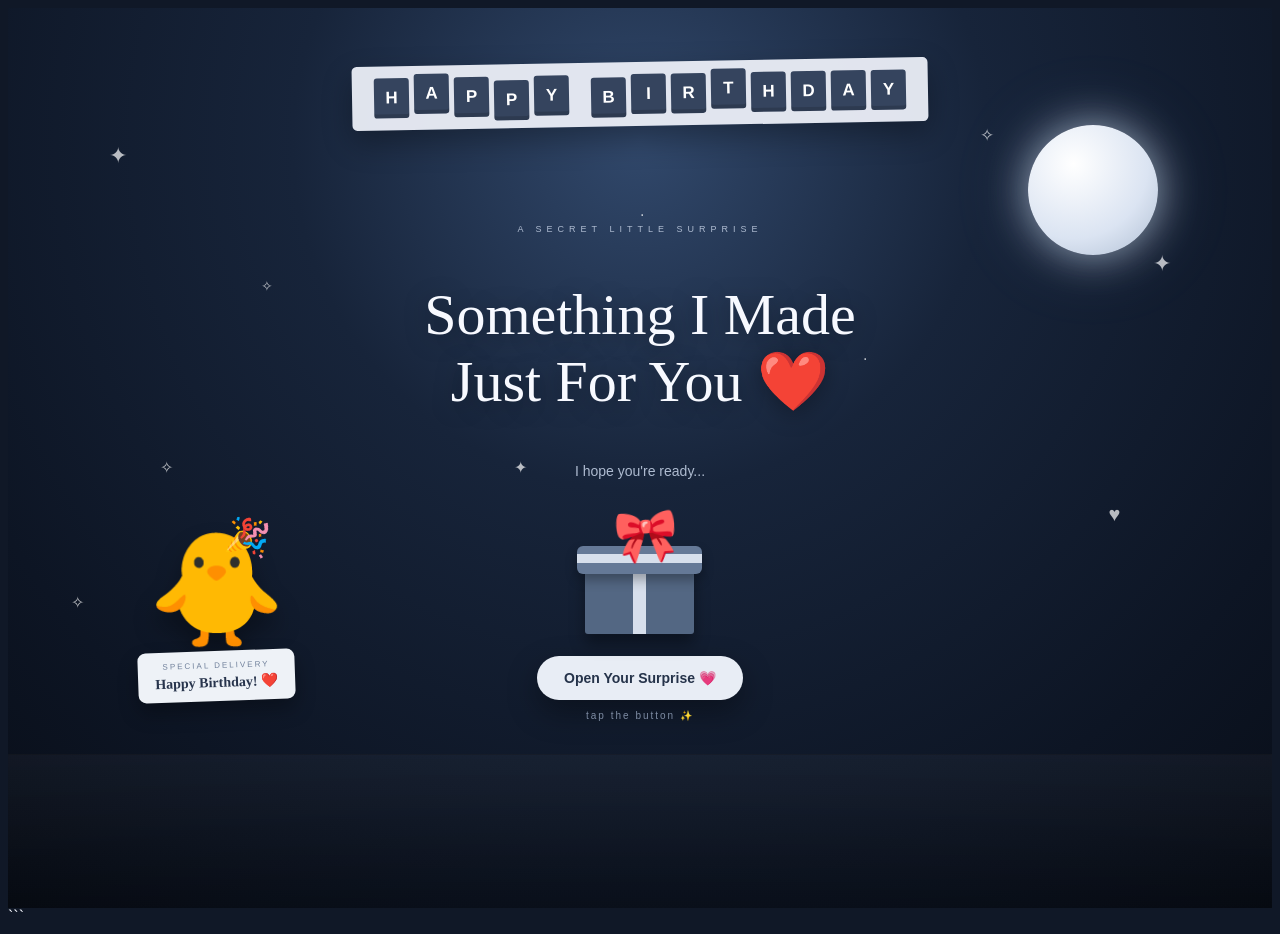
==== src/main/resources/static/index.html @ 9dd5c269 "Add birthday surprise website" ====
<!DOCTYPE html>
<html lang="en">

<head>
    <meta charset="UTF-8">
    <meta name="viewport" content="width=device-width, initial-scale=1.0">

    <title>For My Love ❤️</title>

    <!-- IMPORTANT: Relative path for GitHub Pages -->
    <link rel="stylesheet" href="css/style.css">
</head>

<body>

<!-- =====================================================
     MUSIC
===================================================== -->

<audio id="birthdayMusic" loop>
    <source src="music/love-song.mp3" type="audio/mpeg">
</audio>


<!-- =====================================================
     PAGE 1
===================================================== -->

<section id="welcomeScreen" class="screen welcome-screen">

    <!-- Background stars -->

    <div class="stars">
        <span>✦</span>
        <span>✧</span>
        <span>✦</span>
        <span>·</span>
        <span>✧</span>
        <span>✦</span>
        <span>·</span>
        <span>✧</span>
        <span>♥</span>
        <span>✦</span>
        <span>♡</span>
        <span>✧</span>
    </div>


    <!-- Birthday banner -->

    <div class="birthday-banner">

        <span>H</span>
        <span>A</span>
        <span>P</span>
        <span>P</span>
        <span>Y</span>

        <span class="banner-space"></span>

        <span>B</span>
        <span>I</span>
        <span>R</span>
        <span>T</span>
        <span>H</span>
        <span>D</span>
        <span>A</span>
        <span>Y</span>

    </div>


    <!-- Moon -->

    <div class="moon-window">
        <div class="moon"></div>
    </div>


    <!-- =================================================
         CUTE DUCK
    ================================================== -->

    <div class="duck-area">

        <div class="duck-body">
            🐥
        </div>

        <div class="duck-party-hat">
            🎉
        </div>

        <div class="duck-sign">

            <span>SPECIAL DELIVERY</span>

            <strong>
                Happy Birthday! ❤️
            </strong>

        </div>

    </div>


    <!-- =================================================
         MAIN MESSAGE
    ================================================== -->

    <div class="opening-note">

        <p class="tiny-label">
            A SECRET LITTLE SURPRISE
        </p>

        <h1>
            Something I Made<br>
            Just For You ❤️
        </h1>

        <p>
            I hope you're ready...
        </p>

    </div>


    <!-- =================================================
         GIFT
    ================================================== -->

    <div class="gift-scene">

        <div class="gift-box">

            <div class="gift-bow">
                🎀
            </div>

            <div class="gift-lid">
                <div class="gift-ribbon-horizontal"></div>
            </div>

            <div class="gift-body">
                <div class="gift-ribbon-vertical"></div>
            </div>

        </div>


        <!-- PAGE 1 BUTTON -->

        <button
                id="openSurprise"
                class="gift-button"
                type="button"
                onclick="openSurprisePage()"
        >
            Open Your Surprise 💗
        </button>


        <p class="click-hint">
            tap the button ✨
        </p>

    </div>


    <div class="room-floor"></div>


    <!-- Floating hearts -->

    <div class="page1-hearts">

        <span>❤️</span>
        <span>♡</span>
        <span>💗</span>
        <span>♥</span>
        <span>💕</span>
        <span>♡</span>
        <span>💖</span>
        <span>♥</span>
        <span>💓</span>
        <span>♡</span>

    </div>

</section>



<!-- =====================================================
     PAGE 2
===================================================== -->

<section
        id="birthdayScreen"
        class="screen birthday-screen hidden"
>

    <!-- Floating decorations -->

    <div class="memory-decorations">

        <span>♡</span>
        <span>✦</span>
        <span>♡</span>
        <span>✧</span>
        <span>♥</span>
        <span>✦</span>
        <span>♡</span>
        <span>✧</span>
        <span>💕</span>
        <span>❤️</span>
        <span>💗</span>
        <span>💖</span>

    </div>


    <div class="memory-page">


        <!-- =================================================
             HEADING
        ================================================== -->

        <div class="memory-heading">

            <p class="memory-eyebrow">
                A LITTLE PIECE OF US
            </p>

            <h1>
                My Favourite Memories ❤️
            </h1>

            <p class="memory-subtitle">
                Three pictures. A million feelings.
            </p>

        </div>



        <!-- =================================================
             PHOTO COLLAGE
        ================================================== -->

        <div class="memory-collage">


            <!-- PHOTO 1 -->

            <div class="memory-photo photo-one">

                <div class="photo-inner">

                    <img
                            src="images/us1.jpeg"
                            alt="Our first memory"
                    >

                </div>

                <div class="photo-caption">
                    the beginning ♡
                </div>

            </div>



            <!-- PHOTO 2 -->

            <div class="memory-photo photo-two">

                <div class="photo-inner">

                    <img
                            src="images/us2.jpeg"
                            alt="Our beautiful memory"
                    >

                </div>

                <div class="photo-caption">
                    my favourite person
                </div>

            </div>



            <!-- PHOTO 3 -->

            <div class="memory-photo photo-three">

                <div class="photo-inner">

                    <img
                            src="images/us3.jpeg"
                            alt="Our precious memory"
                    >

                </div>

                <div class="photo-caption">
                    still my favourite ♡
                </div>

            </div>


            <!-- Little note -->

            <div class="memory-note note-one">

                <span>
                    you + me
                </span>

                <small>
                    always
                </small>

            </div>


            <div class="memory-note note-two">

                <span>
                    ♡
                </span>

                <small>
                    keep this moment
                </small>

            </div>


            <!-- Mini polaroid -->

            <div class="mini-polaroid">

                <div class="mini-photo">
                    📸
                </div>

                <p>
                    us
                </p>

            </div>

        </div>



        <!-- =================================================
             LOVE LETTER
        ================================================== -->

        <div class="love-letter-section">

            <div class="letter-decoration">
                ✦
            </div>


            <div class="love-letter">

                <div class="letter-top">

                    <span>
                        FOR YOU
                    </span>

                    <span>
                        ♡
                    </span>

                </div>


                <h2>
                    A Letter For My Love
                </h2>


                <div class="letter-divider">
                    ─── ♡ ───
                </div>


                <div class="letter-content">


                    <p>
                        I don't know if I say it enough, but I want you to know how much I truly appreciate everything you do for me.
                    </p>


                    <p>
                        You have made so many sacrifices for me, you put in so much effort just to make things work, and you always try your very best to make sure that I am okay.
                    </p>


                    <p>
                        Even when you have your own problems, your own stress, and your own difficult days, you still somehow find a way to make me smile and make sure I don't stay sad for too long.
                    </p>


                    <p>
                        I see all of it, even the little things you think I don't notice. I see how much you try, how much you care, how you always put in the effort to make things better for us, and honestly, I don't know what I would do without you.
                    </p>


                    <p>
                        You have been there for me in so many ways, and I will always be grateful for having someone who loves me enough to make so many sacrifices just to see me happy. ❤️
                    </p>


                    <div class="letter-heart">
                        ♥
                    </div>


                    <p>
                        I know this birthday might not feel the same as your last one, especially after the beautiful birthday we celebrated together at Radhe.
                    </p>


                    <p>
                        Maybe this year feels a little different, and maybe things aren't exactly the way we imagined they would be.
                    </p>


                    <p>
                        But even if we can't celebrate it the same way this time, please remember that none of that changes how much I love you.
                    </p>


                    <p>
                        If anything, it makes me realize even more how much I miss being there with you and how much I wish I could make this day as special for you as you deserve.
                    </p>


                    <p>
                        I hope you know that no matter where we are or how things change, you will always have a very special place in my heart.
                    </p>


                    <div class="letter-heart">
                        ♡
                    </div>


                    <p>
                        You do so much for me, and today I just want you to know that I see you, I appreciate you, I value you, and I love you more than I can put into words.
                    </p>


                    <p>
                        Thank you for choosing me, for understanding me, for being patient with me, for making me laugh, for holding me together when I am not okay, and for always trying to bring happiness into my life.
                    </p>


                    <p>
                        I promise I will always cherish you and everything you do for me.
                    </p>


                    <p>
                        Happy Birthday once again, my love. ❤️
                    </p>


                    <p>
                        I hope this year brings you all the happiness, success, peace, and love that you deserve.
                    </p>


                    <p>
                        And even if I can't make this birthday exactly like the last one at Radhe, I hope this little surprise reminds you of one thing:
                    </p>


                    <div class="big-love">
                        I love you so, so much. ❤️🥺
                    </div>


                    <div class="letter-signature">
                        Forever yours. ❤️
                    </div>

                </div>

            </div>

        </div>



        <!-- =================================================
             CONTINUE TO PAGE 3
        ================================================== -->

        <div class="look-up-section">

            <div class="look-up-stars">
                ✦ &nbsp; ✧ &nbsp; ✦
            </div>

            <p>
                I saved one more thing for you...
            </p>

            <h2>
                Look up. 🌙
            </h2>


            <button
                    type="button"
                    class="look-up-button"
                    onclick="openNightSky()"
            >
                Continue ✨
            </button>


            <p class="look-up-hint">
                there's something waiting in the sky
            </p>

        </div>


    </div>

</section>



<!-- =====================================================
     PAGE 3
===================================================== -->

<section
        id="nightSkyScreen"
        class="screen night-sky-screen hidden"
>


    <div class="space-background"></div>


    <!-- Stars -->

    <div class="night-stars">

        <span class="ns ns1">✦</span>
        <span class="ns ns2">·</span>
        <span class="ns ns3">✧</span>
        <span class="ns ns4">·</span>
        <span class="ns ns5">✦</span>
        <span class="ns ns6">·</span>
        <span class="ns ns7">✧</span>
        <span class="ns ns8">✦</span>
        <span class="ns ns9">·</span>
        <span class="ns ns10">✧</span>
        <span class="ns ns11">·</span>
        <span class="ns ns12">✦</span>

    </div>



    <!-- Moon -->

    <div class="giant-moon">

        <div class="moon-crater crater-one"></div>
        <div class="moon-crater crater-two"></div>
        <div class="moon-crater crater-three"></div>
        <div class="moon-crater crater-four"></div>

    </div>



    <!-- Floating photos -->

    <div class="memory-orbs">


        <div class="memory-orb orb-one">

            <img
                    src="images/us1.jpeg"
                    alt="Memory"
            >

        </div>


        <div class="memory-orb orb-two">

            <img
                    src="images/us2.jpeg"
                    alt="Memory"
            >

        </div>


        <div class="memory-orb orb-three">

            <img
                    src="images/us3.jpeg"
                    alt="Memory"
            >

        </div>


    </div>



    <!-- Duck -->

    <div class="moon-duck">

        <div class="tiny-duck">
            🐥
        </div>

    </div>



    <!-- Message -->

    <div class="sky-message">

        <p class="sky-small-text">
            LOOK AT THE SKY
        </p>


        <h1>
            Somewhere between<br>
            the stars...
        </h1>


        <div class="heart-line">
            ♡
        </div>


        <p class="sky-final-line">
            there is a little reminder<br>
            of how much you mean to me.
        </p>


        <p class="sky-final-line">

            <strong>
                Happy Birthday, My Love. ❤️
            </strong>

        </p>

    </div>



    <!-- Wish -->

    <div class="wish-area">

        <button
                type="button"
                class="wish-button"
                onclick="makeWish()"
        >
            ⭐ Make a Wish
        </button>


        <p>
            close your eyes first...
        </p>

    </div>



    <!-- Wish result -->

    <div
            id="wishResult"
            class="wish-result hidden"
    >

        <div class="wish-stars">
            ✦ ✧ ✦
        </div>


        <h2>
            My wish for you...
        </h2>


        <p>
            is that you always have a reason to smile.
        </p>


        <div class="wish-hearts">
            ♡ ❤️ ♡
        </div>


        <div class="birthday-final-text">

            Happy Birthday ❤️

            <br>

            I love you.

            <br>

            More than words can say.

        </div>

    </div>



    <div
            id="heartExplosion"
            class="heart-explosion"
    ></div>


</section>



<!-- =====================================================
     PAGE CONTROL
===================================================== -->

<script>

    function openSurprisePage() {

        const welcomeScreen =
            document.getElementById("welcomeScreen");

        const birthdayScreen =
            document.getElementById("birthdayScreen");

        const music =
            document.getElementById("birthdayMusic");


        welcomeScreen.classList.add("hidden");

        birthdayScreen.classList.remove("hidden");


        if (music) {

            music.play().catch(function () {

                console.log("Music playback blocked.");

            });

        }


        window.scrollTo(0, 0);

    }



    function openNightSky() {

        const birthdayScreen =
            document.getElementById("birthdayScreen");

        const nightSkyScreen =
            document.getElementById("nightSkyScreen");


        birthdayScreen.classList.add("hidden");

        nightSkyScreen.classList.remove("hidden");


        window.scrollTo(0, 0);

    }



    function makeWish() {

        const wishButton =
            document.querySelector(".wish-button");

        const wishResult =
            document.getElementById("wishResult");

        const heartExplosion =
            document.getElementById("heartExplosion");


        if (wishButton) {
            wishButton.style.display = "none";
        }


        if (wishResult) {
            wishResult.classList.remove("hidden");
        }


        const hearts = [
            "❤️",
            "💕",
            "💗",
            "💖",
            "💓",
            "💞",
            "♡",
            "♥"
        ];


        for (let i = 0; i < 40; i++) {

            const heart =
                document.createElement("span");


            heart.className =
                "explosion-heart";


            heart.innerHTML =
                hearts[
                    Math.floor(
                        Math.random() * hearts.length
                    )
                ];


            heart.style.left = "50%";

            heart.style.top = "50%";


            heart.style.setProperty(
                "--x",
                ((Math.random() - 0.5) * 900) + "px"
            );


            heart.style.setProperty(
                "--y",
                ((Math.random() - 0.5) * 700) + "px"
            );


            heartExplosion.appendChild(heart);


            setTimeout(function () {
                heart.remove();
            }, 4500);

        }

    }

</script>


</body>
</html>
```
---- src/main/resources/static/css/style.css ----
```css
/* =====================================================
   RESET
===================================================== */

* {
    margin: 0;
    padding: 0;
    box-sizing: border-box;
}


html {
    scroll-behavior: smooth;
}


body {
    min-height: 100vh;

    font-family:
        "Segoe UI",
        Arial,
        sans-serif;

    overflow-x: hidden;

    color: #f5f7ff;

    background: #101827;
}


/* =====================================================
   COMMON
===================================================== */

.screen {
    min-height: 100vh;

    position: relative;

    overflow: hidden;
}


.hidden {
    display: none !important;
}


/* =====================================================
   PAGE 1
===================================================== */

.welcome-screen {

    display: flex;

    flex-direction: column;

    align-items: center;

    justify-content: center;

    min-height: 100vh;

    background:
        radial-gradient(
            circle at 50% 15%,
            #31486b 0%,
            #17243a 35%,
            #0d1524 75%,
            #080d17 100%
        );

    overflow: hidden;
}


/* =====================================================
   STARS
===================================================== */

.stars span {

    position: absolute;

    color: #ffffff;

    opacity: .7;

    animation:
        twinkle 3s ease-in-out infinite;
}


.stars span:nth-child(1) {
    left: 8%;
    top: 15%;
    font-size: 22px;
}


.stars span:nth-child(2) {
    left: 20%;
    top: 30%;
    font-size: 14px;
}


.stars span:nth-child(3) {
    left: 32%;
    top: 10%;
    font-size: 18px;
}


.stars span:nth-child(4) {
    left: 50%;
    top: 22%;
}


.stars span:nth-child(5) {
    right: 22%;
    top: 13%;
    font-size: 17px;
}


.stars span:nth-child(6) {
    right: 8%;
    top: 27%;
    font-size: 22px;
}


.stars span:nth-child(7) {
    right: 32%;
    top: 38%;
}


.stars span:nth-child(8) {
    left: 12%;
    top: 50%;
}


.stars span:nth-child(9) {
    right: 12%;
    top: 55%;
    font-size: 20px;
}


.stars span:nth-child(10) {
    left: 40%;
    top: 50%;
}


.stars span:nth-child(11) {
    right: 42%;
    top: 8%;
    font-size: 18px;
}


.stars span:nth-child(12) {
    left: 5%;
    top: 65%;
}


@keyframes twinkle {

    0%,
    100% {
        opacity: .25;
        transform: scale(.8);
    }

    50% {
        opacity: 1;
        transform: scale(1.25);
    }

}


/* =====================================================
   BIRTHDAY BANNER
===================================================== */

.birthday-banner {

    position: absolute;

    top: 6%;

    left: 50%;

    transform:
        translateX(-50%)
        rotate(-1deg);

    display: flex;

    gap: 5px;

    padding: 12px 22px;

    background:
        rgba(235, 239, 247, .95);

    border-radius: 5px;

    box-shadow:
        0 12px 30px rgba(0,0,0,.3);

    z-index: 10;
}


.birthday-banner span {

    display: flex;

    align-items: center;

    justify-content: center;

    width: 35px;

    height: 40px;

    background: #35445e;

    color: #ffffff;

    font-weight: 800;

    font-size: 17px;

    border-radius: 3px;

    box-shadow:
        inset 0 -4px 0 rgba(0,0,0,.15);
}


.birthday-banner span:nth-child(2) {
    transform: translateY(-4px);
}


.birthday-banner span:nth-child(4) {
    transform: translateY(4px);
}


.birthday-banner span:nth-child(7) {
    transform: translateY(3px);
}


.birthday-banner span:nth-child(10) {
    transform: translateY(-4px);
}


.banner-space {
    width: 12px !important;

    background: transparent !important;

    box-shadow: none !important;
}


/* =====================================================
   MOON
===================================================== */

.moon-window {

    position: absolute;

    right: 9%;

    top: 13%;

    width: 130px;

    height: 130px;

    border-radius: 50%;

    background:
        rgba(255,255,255,.04);

    box-shadow:
        0 0 80px rgba(188,211,255,.18);
}


.moon {

    width: 100%;

    height: 100%;

    border-radius: 50%;

    background:
        radial-gradient(
            circle at 35% 30%,
            #ffffff,
            #dbe4f2 60%,
            #aebdd2
        );

    box-shadow:
        0 0 40px rgba(224,236,255,.6);
}


/* =====================================================
   DUCK
===================================================== */

.duck-area {

    position: absolute;

    left: 7%;

    bottom: 23%;

    width: 240px;

    text-align: center;

    animation:
        duckFloat 3s ease-in-out infinite;

    z-index: 8;
}


.duck-body {

    font-size: 110px;

    filter:
        drop-shadow(
            0 15px 12px rgba(0,0,0,.35)
        );
}


.duck-party-hat {

    position: absolute;

    top: -8px;

    left: 54%;

    font-size: 35px;

    transform:
        rotate(12deg);
}


.duck-sign {

    display: inline-flex;

    flex-direction: column;

    align-items: center;

    margin-top: -15px;

    padding: 10px 17px;

    background: #eef2f7;

    color: #27344c;

    border-radius: 8px;

    box-shadow:
        0 10px 20px rgba(0,0,0,.3);

    transform: rotate(-2deg);
}


.duck-sign span {

    font-size: 8px;

    letter-spacing: 2px;

    color: #70809b;
}


.duck-sign strong {

    font-family:
        "Segoe Print",
        "Comic Sans MS",
        cursive;

    font-size: 14px;

    margin-top: 4px;
}


@keyframes duckFloat {

    0%,
    100% {
        transform: translateY(0);
    }

    50% {
        transform: translateY(-12px);
    }

}


/* =====================================================
   OPENING NOTE
===================================================== */

.opening-note {

    position: relative;

    z-index: 5;

    text-align: center;

    margin-top: 30px;

    max-width: 620px;
}


.tiny-label {

    font-size: 9px;

    letter-spacing: 5px;

    color: #aebbd0;

    margin-bottom: 15px;
}


.opening-note h1 {

    font-family:
        "Segoe Print",
        "Comic Sans MS",
        cursive;

    font-size:
        clamp(32px, 5vw, 58px);

    line-height: 1.15;

    font-weight: 500;

    color: #f7f9ff;

    text-shadow:
        0 4px 25px rgba(0,0,0,.35);
}


.opening-note > p:last-child {

    margin-top: 16px;

    color: #aebbd0;

    font-size: 14px;
}


/* =====================================================
   GIFT
===================================================== */

.gift-scene {

    position: relative;

    z-index: 10;

    display: flex;

    flex-direction: column;

    align-items: center;

    margin-top: 28px;
}


.gift-box {

    position: relative;

    width: 125px;

    height: 110px;

    margin-bottom: 25px;

    animation:
        giftFloat 2.8s ease-in-out infinite;
}


.gift-lid {

    position: absolute;

    top: 25px;

    left: 0;

    width: 125px;

    height: 28px;

    background: #657997;

    border-radius: 6px;

    z-index: 3;

    box-shadow:
        0 6px 12px rgba(0,0,0,.3);
}


.gift-body {

    position: absolute;

    left: 8px;

    top: 48px;

    width: 109px;

    height: 65px;

    background: #536783;

    border-radius: 3px;

    box-shadow:
        0 10px 15px rgba(0,0,0,.35);
}


.gift-ribbon-horizontal {

    position: absolute;

    left: 0;

    top: 8px;

    width: 100%;

    height: 9px;

    background: #d7dfec;
}


.gift-ribbon-vertical {

    position: absolute;

    left: 48px;

    top: 0;

    width: 13px;

    height: 100%;

    background: #d7dfec;
}


.gift-bow {

    position: absolute;

    top: -15px;

    left: 37px;

    z-index: 5;

    font-size: 52px;

    transform: rotate(-4deg);
}


@keyframes giftFloat {

    0%,
    100% {
        transform: translateY(0);
    }

    50% {
        transform: translateY(-7px);
    }

}


/* =====================================================
   BUTTON
===================================================== */

.gift-button,
.look-up-button,
.wish-button {

    border: none;

    cursor: pointer;

    font-family:
        "Segoe UI",
        Arial,
        sans-serif;

    transition:
        transform .25s ease,
        box-shadow .25s ease;
}


.gift-button {

    padding: 14px 27px;

    border-radius: 50px;

    background: #e8edf5;

    color: #25334a;

    font-size: 14px;

    font-weight: 700;

    box-shadow:
        0 12px 30px rgba(0,0,0,.35);
}


.gift-button:hover {

    transform: translateY(-4px) scale(1.03);

    box-shadow:
        0 18px 35px rgba(0,0,0,.45);
}


.gift-button:active {

    transform: scale(.97);
}


.click-hint {

    margin-top: 10px;

    font-size: 10px;

    letter-spacing: 2px;

    color: #7f8da4;
}


/* =====================================================
   FLOOR
===================================================== */

.room-floor {

    position: absolute;

    bottom: 0;

    left: 0;

    width: 100%;

    height: 17%;

    background:
        linear-gradient(
            to bottom,
            rgba(255,255,255,.03),
            rgba(0,0,0,.25)
        );

    border-top:
        1px solid rgba(255,255,255,.04);
}


/* =====================================================
   PAGE 1 FLOATING HEARTS
===================================================== */

.page1-hearts span {

    position: absolute;

    bottom: -50px;

    color: #dce5f5;

    opacity: .6;

    animation:
        riseHeart 10s linear infinite;
}


.page1-hearts span:nth-child(1) {
    left: 10%;
    animation-delay: 1s;
}


.page1-hearts span:nth-child(2) {
    left: 25%;
    animation-delay: 4s;
}


.page1-hearts span:nth-child(3) {
    left: 40%;
    animation-delay: 2s;
}


.page1-hearts span:nth-child(4) {
    left: 55%;
    animation-delay: 6s;
}


.page1-hearts span:nth-child(5) {
    left: 68%;
    animation-delay: 3s;
}


.page1-hearts span:nth-child(6) {
    left: 78%;
    animation-delay: 7s;
}


.page1-hearts span:nth-child(7) {
    left: 88%;
    animation-delay: 5s;
}


.page1-hearts span:nth-child(8) {
    left: 92%;
    animation-delay: 1s;
}


.page1-hearts span:nth-child(9) {
    left: 33%;
    animation-delay: 8s;
}


.page1-hearts span:nth-child(10) {
    left: 5%;
    animation-delay: 5s;
}


@keyframes riseHeart {

    0% {
        transform:
            translateY(0)
            rotate(0deg);

        opacity: 0;
    }

    15% {
        opacity: .6;
    }

    100% {
        transform:
            translateY(-110vh)
            rotate(25deg);

        opacity: 0;
    }

}


/* =====================================================
   PAGE 2
===================================================== */

.birthday-screen {

    background:
        radial-gradient(
            circle at 50% 0%,
            #344764,
            #18253a 45%,
            #0c1422 100%
        );

    padding: 70px 20px;

    min-height: 100vh;
}


.memory-page {

    position: relative;

    z-index: 5;

    width: min(950px, 100%);

    margin: auto;
}


/* =====================================================
   PAGE 2 DECORATIONS
===================================================== */

.memory-decorations span {

    position: fixed;

    color: #dbe5f4;

    opacity: .45;

    animation:
        twinkle 4s ease-in-out infinite;

    z-index: 1;
}


.memory-decorations span:nth-child(1) {
    left: 4%;
    top: 20%;
}


.memory-decorations span:nth-child(2) {
    right: 7%;
    top: 17%;
}


.memory-decorations span:nth-child(3) {
    left: 9%;
    top: 70%;
}


.memory-decorations span:nth-child(4) {
    right: 12%;
    top: 50%;
}


.memory-decorations span:nth-child(5) {
    left: 17%;
    top: 40%;
}


.memory-decorations span:nth-child(6) {
    right: 20%;
    top: 75%;
}


.memory-decorations span:nth-child(7) {
    left: 45%;
    top: 8%;
}


.memory-decorations span:nth-child(8) {
    right: 45%;
    top: 90%;
}


.memory-decorations span:nth-child(9) {
    left: 3%;
    top: 88%;
}


.memory-decorations span:nth-child(10) {
    right: 4%;
    top: 88%;
}


.memory-decorations span:nth-child(11) {
    left: 50%;
    top: 30%;
}


.memory-decorations span:nth-child(12) {
    right: 30%;
    top: 30%;
}


/* =====================================================
   MEMORY HEADING
===================================================== */

.memory-heading {

    text-align: center;

    margin-bottom: 55px;
}


.memory-eyebrow {

    font-size: 9px;

    letter-spacing: 5px;

    color: #aebbd0;

    margin-bottom: 12px;
}


.memory-heading h1 {

    font-family:
        "Segoe Print",
        "Comic Sans MS",
        cursive;

    font-size:
        clamp(30px, 5vw, 52px);

    font-weight: 500;

    color: #f5f7fb;
}


.memory-subtitle {

    margin-top: 8px;

    color: #9aa9bf;

    font-size: 13px;
}


/* =====================================================
   COLLAGE
===================================================== */

.memory-collage {

    position: relative;

    min-height: 560px;

    margin: auto;

    max-width: 850px;
}


.memory-photo {

    position: absolute;

    background: #f4f2eb;

    padding: 12px 12px 40px;

    box-shadow:
        0 20px 45px rgba(0,0,0,.45);

    color: #26334a;

    transition:
        transform .35s ease,
        z-index .35s ease;
}


.memory-photo:hover {

    transform:
        rotate(0deg)
        scale(1.05);

    z-index: 20;
}


.photo-inner {

    width: 100%;

    height: 100%;

    overflow: hidden;

    background: #d9dee7;
}


.memory-photo img {

    width: 100%;

    height: 100%;

    display: block;

    object-fit: cover;
}


.photo-one {

    width: 280px;

    height: 350px;

    left: 8%;

    top: 30px;

    transform: rotate(-6deg);

    z-index: 2;
}


.photo-two {

    width: 300px;

    height: 380px;

    left: 50%;

    top: 0;

    transform:
        translateX(-50%)
        rotate(3deg);

    z-index: 4;
}


.photo-three {

    width: 270px;

    height: 340px;

    right: 7%;

    top: 55px;

    transform: rotate(7deg);

    z-index: 3;
}


.photo-caption {

    position: absolute;

    bottom: 10px;

    left: 0;

    width: 100%;

    text-align: center;

    font-family:
        "Segoe Print",
        "Comic Sans MS",
        cursive;

    font-size: 13px;

    color: #43526a;
}


/* =====================================================
   NOTES
===================================================== */

.memory-note {

    position: absolute;

    padding: 14px 18px;

    background: #e9edf3;

    color: #34435b;

    box-shadow:
        0 10px 25px rgba(0,0,0,.25);

    font-family:
        "Segoe Print",
        "Comic Sans MS",
        cursive;

    z-index: 10;
}


.memory-note span {

    display: block;

    font-size: 16px;
}


.memory-note small {

    font-size: 10px;

    color: #74839a;
}


.note-one {

    left: 2%;

    bottom: 30px;

    transform: rotate(-7deg);
}


.note-two {

    right: 3%;

    bottom: 10px;

    transform: rotate(6deg);
}


/* =====================================================
   MINI POLAROID
===================================================== */

.mini-polaroid {

    position: absolute;

    right: 18%;

    bottom: 10px;

    width: 100px;

    padding: 8px 8px 22px;

    background: #f3f1e9;

    color: #3d4b61;

    transform: rotate(-8deg);

    box-shadow:
        0 12px 25px rgba(0,0,0,.3);

    z-index: 8;
}


.mini-photo {

    height: 75px;

    display: flex;

    align-items: center;

    justify-content: center;

    background: #dbe1e9;

    font-size: 35px;
}


.mini-polaroid p {

    text-align: center;

    margin-top: 5px;

    font-family:
        "Segoe Print",
        "Comic Sans MS",
        cursive;

    font-size: 12px;
}


/* =====================================================
   LOVE LETTER
===================================================== */

.love-letter-section {

    width: min(760px, 96%);

    margin: 50px auto 20px;

    position: relative;
}


.letter-decoration {

    text-align: center;

    font-size: 24px;

    color: #b8c6db;

    margin-bottom: -12px;

    position: relative;

    z-index: 5;
}


.love-letter {

    position: relative;

    background:
        linear-gradient(
            135deg,
            #f8f6ef,
            #e9edf1
        );

    color: #29364b;

    padding: 45px 55px 55px;

    border-radius: 4px;

    box-shadow:
        0 30px 70px rgba(0,0,0,.45),
        0 5px 15px rgba(0,0,0,.15);

    transform: rotate(-.4deg);
}


.love-letter::before {

    content: "";

    position: absolute;

    inset: 12px;

    border:
        1px solid rgba(38,48,68,.14);

    pointer-events: none;
}


.letter-top {

    display: flex;

    justify-content: space-between;

    color: #7787a0;

    font-size: 8px;

    letter-spacing: 4px;
}


.love-letter h2 {

    text-align: center;

    margin-top: 25px;

    font-family:
        "Segoe Print",
        "Comic Sans MS",
        cursive;

    font-size: 28px;

    font-weight: 500;

    color: #29364b;
}


.letter-divider {

    text-align: center;

    margin: 15px 0 30px;

    color: #8392aa;

    font-size: 12px;
}


.letter-content p {

    font-family:
        "Segoe Print",
        "Comic Sans MS",
        cursive;

    font-size: 14px;

    line-height: 1.9;

    margin-bottom: 20px;

    color: #37455b;
}


.letter-heart {

    text-align: center;

    margin: 20px 0;

    font-size: 20px;

    color: #667997;
}


.big-love {

    text-align: center;

    margin: 35px 0 30px;

    font-family:
        "Segoe Print",
        "Comic Sans MS",
        cursive;

    font-size: 25px;

    font-weight: 600;

    color: #29364b;
}


.letter-signature {

    text-align: right;

    margin-top: 35px;

    font-family:
        "Segoe Print",
        "Comic Sans MS",
        cursive;

    font-size: 15px;

    color: #596b88;
}


/* =====================================================
   CONTINUE SECTION
===================================================== */

.look-up-section {

    text-align: center;

    margin-top: 80px;

    padding-bottom: 30px;
}


.look-up-stars {

    color: #c9d6e8;

    font-size: 20px;

    margin-bottom: 15px;
}


.look-up-section > p {

    color: #8f9db2;

    font-size: 12px;
}


.look-up-section h2 {

    margin: 8px 0 20px;

    font-family:
        "Segoe Print",
        "Comic Sans MS",
        cursive;

    font-size: 30px;

    font-weight: 500;
}


.look-up-button {

    padding: 13px 28px;

    border-radius: 50px;

    background: #e8edf5;

    color: #26344b;

    font-weight: 700;

    box-shadow:
        0 10px 25px rgba(0,0,0,.3);
}


.look-up-button:hover {

    transform:
        translateY(-3px);

    box-shadow:
        0 15px 30px rgba(0,0,0,.4);
}


.look-up-hint {

    margin-top: 10px;

    font-size: 9px !important;

    letter-spacing: 2px;

    color: #66758b !important;
}


/* =====================================================
   PAGE 3
===================================================== */

.night-sky-screen {

    min-height: 100vh;

    background:
        radial-gradient(
            circle at 50% 15%,
            #34496d,
            #141f34 42%,
            #070d18 100%
        );

    overflow: hidden;

    position: relative;
}


/* =====================================================
   NIGHT STARS
===================================================== */

.night-stars span {

    position: absolute;

    color: #f3f7ff;

    animation:
        nightTwinkle 3s ease-in-out infinite;
}


.ns1 {
    left: 5%;
    top: 15%;
}


.ns2 {
    left: 15%;
    top: 30%;
}


.ns3 {
    left: 27%;
    top: 12%;
}


.ns4 {
    left: 40%;
    top: 25%;
}


.ns5 {
    right: 8%;
    top: 12%;
}


.ns6 {
    right: 20%;
    top: 30%;
}


.ns7 {
    right: 30%;
    top: 18%;
}


.ns8 {
    left: 8%;
    top: 65%;
}


.ns9 {
    left: 30%;
    top: 70%;
}


.ns10 {
    right: 12%;
    top: 60%;
}


.ns11 {
    right: 35%;
    top: 70%;
}


.ns12 {
    left: 50%;
    top: 8%;
}


@keyframes nightTwinkle {

    0%,
    100% {
        opacity: .2;
    }

    50% {
        opacity: 1;
        transform: scale(1.4);
    }

}


/* =====================================================
   GIANT MOON
===================================================== */

.giant-moon {

    position: absolute;

    top: 8%;

    left: 50%;

    transform: translateX(-50%);

    width: 180px;

    height: 180px;

    border-radius: 50%;

    background:
        radial-gradient(
            circle at 35% 30%,
            #ffffff,
            #d9e3f0 55%,
            #aebdd0
        );

    box-shadow:
        0 0 80px rgba(220,232,250,.55);
}


.moon-crater {

    position: absolute;

    border-radius: 50%;

    background:
        rgba(120,135,155,.18);
}


.crater-one {

    width: 28px;
    height: 20px;

    left: 30px;
    top: 45px;
}


.crater-two {

    width: 20px;
    height: 20px;

    right: 35px;
    top: 65px;
}


.crater-three {

    width: 32px;
    height: 25px;

    left: 60px;
    bottom: 35px;
}


.crater-four {

    width: 14px;
    height: 14px;

    right: 55px;
    bottom: 55px;
}


/* =====================================================
   MEMORY ORBS
===================================================== */

.memory-orb {

    position: absolute;

    width: 125px;

    height: 125px;

    padding: 6px;

    border-radius: 50%;

    background: #e7edf5;

    box-shadow:
        0 0 30px rgba(205,220,240,.3);

    animation:
        orbFloat 5s ease-in-out infinite;

    z-index: 5;
}


.memory-orb img {

    width: 100%;

    height: 100%;

    object-fit: cover;

    border-radius: 50%;

    display: block;
}


.orb-one {

    left: 12%;

    top: 20%;
}


.orb-two {

    right: 12%;

    top: 26%;

    animation-delay: 1s;
}


.orb-three {

    left: 50%;

    transform: translateX(-50%);

    bottom: 18%;

    animation-delay: 2s;
}


@keyframes orbFloat {

    0%,
    100% {
        transform: translateY(0);
    }

    50% {
        transform: translateY(-15px);
    }

}


.orb-three {

    animation-name: orbFloatCenter;
}


@keyframes orbFloatCenter {

    0%,
    100% {
        transform:
            translateX(-50%)
            translateY(0);
    }

    50% {
        transform:
            translateX(-50%)
            translateY(-15px);
    }

}


/* =====================================================
   SKY DUCK
===================================================== */

.moon-duck {

    position: absolute;

    right: 18%;

    bottom: 12%;

    animation:
        duckFloat 3s ease-in-out infinite;
}


.tiny-duck {

    font-size: 65px;

    filter:
        drop-shadow(
            0 12px 12px rgba(0,0,0,.4)
        );
}


/* =====================================================
   SKY MESSAGE
===================================================== */

.sky-message {

    position: absolute;

    left: 50%;

    top: 47%;

    transform:
        translate(-50%, -50%);

    text-align: center;

    width: min(500px, 90%);

    z-index: 10;
}


.sky-small-text {

    font-size: 9px;

    letter-spacing: 5px;

    color: #aebbd0;

    margin-bottom: 18px;
}


.sky-message h1 {

    font-family:
        "Segoe Print",
        "Comic Sans MS",
        cursive;

    font-size:
        clamp(30px, 5vw, 48px);

    font-weight: 500;

    line-height: 1.25;
}


.heart-line {

    margin: 15px;

    font-size: 35px;

    color: #dce6f5;
}


.sky-final-line {

    color: #aab8cd;

    font-size: 13px;

    line-height: 1.7;

    margin-top: 10px;
}


.sky-final-line strong {

    color: #f2f5fb;

    font-size: 17px;
}


/* =====================================================
   WISH
===================================================== */

.wish-area {

    position: absolute;

    bottom: 5%;

    left: 50%;

    transform:
        translateX(-50%);

    text-align: center;

    z-index: 20;
}


.wish-button {

    padding: 14px 28px;

    border-radius: 50px;

    background: #e9eef6;

    color: #27364d;

    font-weight: 700;

    box-shadow:
        0 12px 30px rgba(0,0,0,.4);
}


.wish-button:hover {

    transform:
        translateY(-4px);
}


.wish-area p {

    margin-top: 8px;

    font-size: 9px;

    color: #6e7e96;

    letter-spacing: 2px;
}


/* =====================================================
   WISH RESULT
===================================================== */

.wish-result {

    position: absolute;

    left: 50%;

    top: 50%;

    transform:
        translate(-50%, -50%);

    width: min(500px, 90%);

    text-align: center;

    z-index: 30;

    padding: 30px;

    background:
        rgba(14,23,39,.75);

    border:
        1px solid rgba(220,230,245,.15);

    border-radius: 20px;

    backdrop-filter:
        blur(12px);

    box-shadow:
        0 25px 70px rgba(0,0,0,.5);
}


.wish-stars {

    color: #d9e5f6;

    font-size: 20px;

    margin-bottom: 15px;
}


.wish-result h2 {

    font-family:
        "Segoe Print",
        "Comic Sans MS",
        cursive;

    font-size: 28px;

    font-weight: 500;
}


.wish-result > p {

    margin-top: 12px;

    color: #b2bfd2;
}


.wish-hearts {

    margin: 20px 0;

    font-size: 25px;
}


.birthday-final-text {

    font-family:
        "Segoe Print",
        "Comic Sans MS",
        cursive;

    line-height: 2;

    font-size: 18px;

    color: #eef3fb;
}


/* =====================================================
   HEART EXPLOSION
===================================================== */

.heart-explosion {

    position: fixed;

    inset: 0;

    pointer-events: none;

    z-index: 100;
}


.explosion-heart {

    position: absolute;

    display: block;

    font-size: 25px;

    animation:
        explodeHeart 4s ease-out forwards;
}


@keyframes explodeHeart {

    0% {

        opacity: 1;

        transform:
            translate(-50%, -50%)
            scale(.3);

    }

    15% {

        opacity: 1;

        transform:
            translate(-50%, -50%)
            scale(1.3);

    }

    100% {

        opacity: 0;

        transform:
            translate(
                calc(-50% + var(--x)),
                calc(-50% + var(--y))
            )
            rotate(360deg)
            scale(.6);

    }

}


/* =====================================================
   MOBILE
===================================================== */

@media (max-width: 700px) {


    .birthday-banner {

        top: 4%;

        padding: 8px 10px;

        gap: 2px;
    }


    .birthday-banner span {

        width: 22px;

        height: 28px;

        font-size: 11px;
    }


    .duck-area {

        left: 50%;

        transform:
            translateX(-50%)
            scale(.75);

        bottom: 17%;
    }


    .opening-note {

        margin-top: 40px;

        padding: 0 20px;
    }


    .opening-note h1 {

        font-size: 34px;
    }


    .moon-window {

        width: 80px;

        height: 80px;

        right: 5%;

        top: 12%;
    }


    .memory-collage {

        min-height: 850px;
    }


    .photo-one {

        width: 220px;

        height: 280px;

        left: 3%;

        top: 10px;
    }


    .photo-two {

        width: 230px;

        height: 300px;

        top: 180px;
    }


    .photo-three {

        width: 210px;

        height: 270px;

        right: 2%;

        top: 400px;
    }


    .memory-note {

        display: none;
    }


    .mini-polaroid {

        display: none;
    }


    .love-letter {

        padding: 35px 25px 40px;
    }


    .love-letter h2 {

        font-size: 23px;
    }


    .letter-content p {

        font-size: 12px;

        line-height: 1.8;
    }


    .big-love {

        font-size: 20px;
    }


    .memory-orb {

        width: 85px;

        height: 85px;
    }


    .orb-one {

        left: 4%;

        top: 15%;
    }


    .orb-two {

        right: 4%;

        top: 25%;
    }


    .orb-three {

        bottom: 20%;
    }


    .giant-moon {

        width: 120px;

        height: 120px;

        top: 5%;
    }


    .sky-message {

        top: 45%;
    }


    .sky-message h1 {

        font-size: 30px;
    }


    .sky-final-line {

        font-size: 11px;
    }


    .moon-duck {

        right: 4%;

        bottom: 15%;
    }


    .tiny-duck {

        font-size: 45px;
    }

}
```
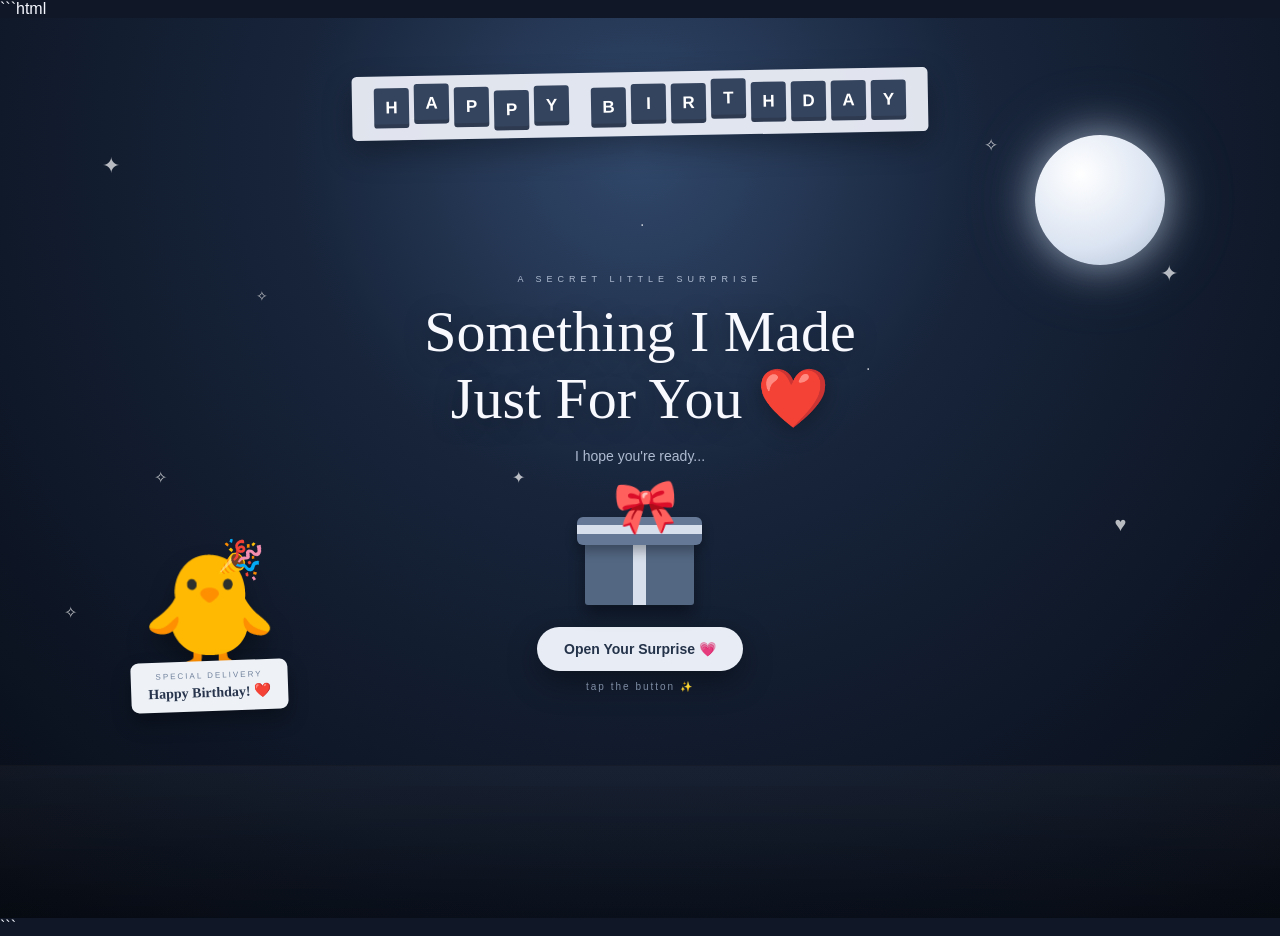
==== commit 4021ff38: "Update romantic Page 3 styling" ====
--- a/src/main/resources/static/index.html
+++ b/src/main/resources/static/index.html
@@ -1,3 +1,4 @@
+```html
 <!DOCTYPE html>
 <html lang="en">
 
@@ -7,7 +8,6 @@
 
     <title>For My Love ❤️</title>
 
-    <!-- IMPORTANT: Relative path for GitHub Pages -->
     <link rel="stylesheet" href="css/style.css">
 </head>
 
@@ -27,8 +27,6 @@
 ===================================================== -->
 
 <section id="welcomeScreen" class="screen welcome-screen">
-
-    <!-- Background stars -->
 
     <div class="stars">
         <span>✦</span>
@@ -46,8 +44,6 @@
     </div>
 
 
-    <!-- Birthday banner -->
-
     <div class="birthday-banner">
 
         <span>H</span>
@@ -70,17 +66,11 @@
     </div>
 
 
-    <!-- Moon -->
-
     <div class="moon-window">
         <div class="moon"></div>
     </div>
 
 
-    <!-- =================================================
-         CUTE DUCK
-    ================================================== -->
-
     <div class="duck-area">
 
         <div class="duck-body">
@@ -103,10 +93,6 @@
 
     </div>
 
-
-    <!-- =================================================
-         MAIN MESSAGE
-    ================================================== -->
 
     <div class="opening-note">
 
@@ -126,10 +112,6 @@
     </div>
 
 
-    <!-- =================================================
-         GIFT
-    ================================================== -->
-
     <div class="gift-scene">
 
         <div class="gift-box">
@@ -148,8 +130,6 @@
 
         </div>
 
-
-        <!-- PAGE 1 BUTTON -->
 
         <button
                 id="openSurprise"
@@ -170,8 +150,6 @@
 
     <div class="room-floor"></div>
 
-
-    <!-- Floating hearts -->
 
     <div class="page1-hearts">
 
@@ -200,8 +178,6 @@
         id="birthdayScreen"
         class="screen birthday-screen hidden"
 >
-
-    <!-- Floating decorations -->
 
     <div class="memory-decorations">
 
@@ -224,10 +200,6 @@
     <div class="memory-page">
 
 
-        <!-- =================================================
-             HEADING
-        ================================================== -->
-
         <div class="memory-heading">
 
             <p class="memory-eyebrow">
@@ -246,14 +218,8 @@
 
 
 
-        <!-- =================================================
-             PHOTO COLLAGE
-        ================================================== -->
-
         <div class="memory-collage">
 
-
-            <!-- PHOTO 1 -->
 
             <div class="memory-photo photo-one">
 
@@ -274,8 +240,6 @@
 
 
 
-            <!-- PHOTO 2 -->
-
             <div class="memory-photo photo-two">
 
                 <div class="photo-inner">
@@ -295,8 +259,6 @@
 
 
 
-            <!-- PHOTO 3 -->
-
             <div class="memory-photo photo-three">
 
                 <div class="photo-inner">
@@ -315,8 +277,6 @@
             </div>
 
 
-            <!-- Little note -->
-
             <div class="memory-note note-one">
 
                 <span>
@@ -343,8 +303,6 @@
             </div>
 
 
-            <!-- Mini polaroid -->
-
             <div class="mini-polaroid">
 
                 <div class="mini-photo">
@@ -361,10 +319,6 @@
 
 
 
-        <!-- =================================================
-             LOVE LETTER
-        ================================================== -->
-
         <div class="love-letter-section">
 
             <div class="letter-decoration">
@@ -399,7 +353,6 @@
 
                 <div class="letter-content">
 
-
                     <p>
                         I don't know if I say it enough, but I want you to know how much I truly appreciate everything you do for me.
                     </p>
@@ -506,10 +459,6 @@
         </div>
 
 
-
-        <!-- =================================================
-             CONTINUE TO PAGE 3
-        ================================================== -->
 
         <div class="look-up-section">
 
@@ -549,7 +498,7 @@
 
 
 <!-- =====================================================
-     PAGE 3
+     PAGE 3 — ROMANTIC FOREVER
 ===================================================== -->
 
 <section
@@ -557,204 +506,320 @@
         class="screen night-sky-screen hidden"
 >
 
-
-    <div class="space-background"></div>
-
-
-    <!-- Stars -->
-
-    <div class="night-stars">
-
-        <span class="ns ns1">✦</span>
-        <span class="ns ns2">·</span>
-        <span class="ns ns3">✧</span>
-        <span class="ns ns4">·</span>
-        <span class="ns ns5">✦</span>
-        <span class="ns ns6">·</span>
-        <span class="ns ns7">✧</span>
-        <span class="ns ns8">✦</span>
-        <span class="ns ns9">·</span>
-        <span class="ns ns10">✧</span>
-        <span class="ns ns11">·</span>
-        <span class="ns ns12">✦</span>
-
-    </div>
-
-
-
-    <!-- Moon -->
-
-    <div class="giant-moon">
-
-        <div class="moon-crater crater-one"></div>
-        <div class="moon-crater crater-two"></div>
-        <div class="moon-crater crater-three"></div>
-        <div class="moon-crater crater-four"></div>
-
-    </div>
-
-
-
-    <!-- Floating photos -->
-
-    <div class="memory-orbs">
-
-
-        <div class="memory-orb orb-one">
-
-            <img
-                    src="images/us1.jpeg"
-                    alt="Memory"
-            >
-
-        </div>
-
-
-        <div class="memory-orb orb-two">
+    <div class="romantic-page">
+
+
+        <!-- BACKGROUND -->
+
+        <div class="romantic-glow romantic-glow-one"></div>
+        <div class="romantic-glow romantic-glow-two"></div>
+
+
+        <!-- STARS -->
+
+        <div class="romantic-stars">
+
+            <span>✦</span>
+            <span>✧</span>
+            <span>·</span>
+            <span>♡</span>
+            <span>✦</span>
+            <span>·</span>
+            <span>✧</span>
+            <span>♡</span>
+            <span>✦</span>
+            <span>·</span>
+            <span>✧</span>
+            <span>♥</span>
+
+        </div>
+
+
+        <!-- MOON -->
+
+        <div class="romantic-moon">
+
+            <div class="moon-halo"></div>
+
+            <div class="moon-symbol">
+                🌙
+            </div>
+
+        </div>
+
+
+        <!-- FLOATING HEARTS -->
+
+        <div class="romantic-hearts">
+
+            <span>♡</span>
+            <span>❤️</span>
+            <span>♡</span>
+            <span>💕</span>
+            <span>♥</span>
+            <span>💗</span>
+            <span>♡</span>
+            <span>💖</span>
+            <span>♡</span>
+            <span>❤️</span>
+
+        </div>
+
+
+        <!-- TOP LINE -->
+
+        <div class="romantic-top">
+
+            <span>
+                ✦ A LITTLE WISH FOR US ✦
+            </span>
+
+        </div>
+
+
+        <!-- CENTRAL CONTENT -->
+
+        <div class="romantic-content">
+
+
+            <p class="romantic-eyebrow">
+                IF I COULD WISH FOR ONE THING
+            </p>
+
+
+            <h1>
+                I would choose<br>
+                <span>you.</span>
+            </h1>
+
+
+            <div class="romantic-heart">
+                ♥
+            </div>
+
+
+            <p class="romantic-text">
+                Not just today.
+            </p>
+
+            <p class="romantic-text">
+                Not just on your birthday.
+            </p>
+
+            <p class="romantic-text">
+                But on all the ordinary days too.
+            </p>
+
+
+            <div class="romantic-divider">
+                ✦ ───────── ♡ ───────── ✦
+            </div>
+
+
+            <p class="romantic-poem">
+                I want the silly moments.<br>
+                The late-night talks.<br>
+                The random laughs.<br>
+                The quiet days.<br>
+                The adventures we haven't had yet.
+            </p>
+
+
+            <p class="romantic-poem romantic-highlight">
+                I want more memories with you.
+            </p>
+
+
+            <div class="romantic-divider">
+                ♡
+            </div>
+
+
+            <p class="romantic-text">
+                Because somehow...
+            </p>
+
+
+            <h2>
+                life feels a little more beautiful<br>
+                when you're in it.
+            </h2>
+
+
+            <p class="romantic-signature">
+                And if I get to keep choosing one person<br>
+                for all the days ahead...
+            </p>
+
+
+            <div class="romantic-final">
+                <span>I'll choose you.</span>
+                <span>Every time. ❤️</span>
+            </div>
+
+
+        </div>
+
+
+        <!-- PHOTOS -->
+
+        <div class="romantic-photo photo-left">
+
+            <div class="romantic-photo-frame">
+
+                <img
+                        src="images/us1.jpeg"
+                        alt="Our memory"
+                >
+
+            </div>
+
+            <span>
+                my favourite beginning
+            </span>
+
+        </div>
+
+
+        <div class="romantic-photo photo-right">
+
+            <div class="romantic-photo-frame">
+
+                <img
+                        src="images/us3.jpeg"
+                        alt="Our memory"
+                >
+
+            </div>
+
+            <span>
+                my favourite forever
+            </span>
+
+        </div>
+
+
+        <!-- SMALL CENTER PHOTO -->
+
+        <div class="romantic-mini-photo">
 
             <img
                     src="images/us2.jpeg"
-                    alt="Memory"
+                    alt="Our memory"
             >
 
-        </div>
-
-
-        <div class="memory-orb orb-three">
-
-            <img
-                    src="images/us3.jpeg"
-                    alt="Memory"
+            <span>
+                us ♡
+            </span>
+
+        </div>
+
+
+        <!-- WISH BUTTON -->
+
+        <div class="romantic-wish-area">
+
+            <button
+                    type="button"
+                    class="wish-button romantic-wish-button"
+                    onclick="makeWish()"
             >
-
-        </div>
+                Make Our Wish ✨
+            </button>
+
+            <p>
+                close your eyes for a second...
+            </p>
+
+        </div>
+
+
+        <!-- WISH RESULT -->
+
+        <div
+                id="wishResult"
+                class="wish-result hidden"
+        >
+
+            <div class="final-love-card">
+
+
+                <div class="final-heart">
+                    ❤️
+                </div>
+
+
+                <p class="final-label">
+                    MY WISH FOR YOU
+                </p>
+
+
+                <h2>
+                    Happy Birthday,<br>
+                    My Love.
+                </h2>
+
+
+                <div class="final-divider">
+                    ♡
+                </div>
+
+
+                <p class="final-message">
+                    May you always have a reason to smile.
+                    May your dreams come true.
+                    May life be kind to you.
+                </p>
+
+
+                <p class="final-message">
+                    And whenever life gets difficult,
+                    I hope you remember that there is someone
+                    who will always be cheering for you,
+                    loving you, and believing in you.
+                </p>
+
+
+                <div class="final-love-line">
+                    My wish is simple...
+                </div>
+
+
+                <div class="final-answer">
+                    More years.<br>
+                    More memories.<br>
+                    More us.
+                </div>
+
+
+                <div class="final-forever">
+                    Because I don't just want<br>
+                    your birthday moments.
+                    <br><br>
+                    I want the ordinary days too.
+                </div>
+
+
+                <div class="final-signature">
+                    I love you.<br>
+                    Today, tomorrow & always. ❤️
+                </div>
+
+
+            </div>
+
+        </div>
+
+
+        <!-- HEART EXPLOSION -->
+
+        <div
+                id="heartExplosion"
+                class="heart-explosion"
+        ></div>
 
 
     </div>
-
-
-
-    <!-- Duck -->
-
-    <div class="moon-duck">
-
-        <div class="tiny-duck">
-            🐥
-        </div>
-
-    </div>
-
-
-
-    <!-- Message -->
-
-    <div class="sky-message">
-
-        <p class="sky-small-text">
-            LOOK AT THE SKY
-        </p>
-
-
-        <h1>
-            Somewhere between<br>
-            the stars...
-        </h1>
-
-
-        <div class="heart-line">
-            ♡
-        </div>
-
-
-        <p class="sky-final-line">
-            there is a little reminder<br>
-            of how much you mean to me.
-        </p>
-
-
-        <p class="sky-final-line">
-
-            <strong>
-                Happy Birthday, My Love. ❤️
-            </strong>
-
-        </p>
-
-    </div>
-
-
-
-    <!-- Wish -->
-
-    <div class="wish-area">
-
-        <button
-                type="button"
-                class="wish-button"
-                onclick="makeWish()"
-        >
-            ⭐ Make a Wish
-        </button>
-
-
-        <p>
-            close your eyes first...
-        </p>
-
-    </div>
-
-
-
-    <!-- Wish result -->
-
-    <div
-            id="wishResult"
-            class="wish-result hidden"
-    >
-
-        <div class="wish-stars">
-            ✦ ✧ ✦
-        </div>
-
-
-        <h2>
-            My wish for you...
-        </h2>
-
-
-        <p>
-            is that you always have a reason to smile.
-        </p>
-
-
-        <div class="wish-hearts">
-            ♡ ❤️ ♡
-        </div>
-
-
-        <div class="birthday-final-text">
-
-            Happy Birthday ❤️
-
-            <br>
-
-            I love you.
-
-            <br>
-
-            More than words can say.
-
-        </div>
-
-    </div>
-
-
-
-    <div
-            id="heartExplosion"
-            class="heart-explosion"
-    ></div>
-
 
 </section>
 
--- a/src/main/resources/static/css/style.css
+++ b/src/main/resources/static/css/style.css
@@ -1,4 +1,3 @@
-```css
 /* =====================================================
    RESET
 ===================================================== */
@@ -9,40 +8,27 @@
     box-sizing: border-box;
 }
 
-
 html {
     scroll-behavior: smooth;
 }
 
-
 body {
     min-height: 100vh;
-
-    font-family:
-        "Segoe UI",
-        Arial,
-        sans-serif;
-
+    font-family: "Segoe UI", Arial, sans-serif;
     overflow-x: hidden;
-
     color: #f5f7ff;
-
     background: #101827;
 }
 
-
-/* =====================================================
-   COMMON
-===================================================== */
+button {
+    -webkit-tap-highlight-color: transparent;
+}
 
 .screen {
     min-height: 100vh;
-
     position: relative;
-
     overflow: hidden;
 }
-
 
 .hidden {
     display: none !important;
@@ -54,25 +40,14 @@
 ===================================================== */
 
 .welcome-screen {
-
     display: flex;
-
     flex-direction: column;
-
     align-items: center;
-
     justify-content: center;
-
     min-height: 100vh;
 
     background:
-        radial-gradient(
-            circle at 50% 15%,
-            #31486b 0%,
-            #17243a 35%,
-            #0d1524 75%,
-            #080d17 100%
-        );
+        radial-gradient(circle at 50% 15%, #31486b 0%, #17243a 35%, #0d1524 75%, #080d17 100%);
 
     overflow: hidden;
 }
@@ -83,17 +58,11 @@
 ===================================================== */
 
 .stars span {
-
-    position: absolute;
-
+    position: absolute;
     color: #ffffff;
-
     opacity: .7;
-
-    animation:
-        twinkle 3s ease-in-out infinite;
-}
-
+    animation: twinkle 3s ease-in-out infinite;
+}
 
 .stars span:nth-child(1) {
     left: 8%;
@@ -101,26 +70,22 @@
     font-size: 22px;
 }
 
-
 .stars span:nth-child(2) {
     left: 20%;
     top: 30%;
     font-size: 14px;
 }
 
-
 .stars span:nth-child(3) {
     left: 32%;
     top: 10%;
     font-size: 18px;
 }
 
-
 .stars span:nth-child(4) {
     left: 50%;
     top: 22%;
 }
-
 
 .stars span:nth-child(5) {
     right: 22%;
@@ -128,25 +93,21 @@
     font-size: 17px;
 }
 
-
 .stars span:nth-child(6) {
     right: 8%;
     top: 27%;
     font-size: 22px;
 }
 
-
 .stars span:nth-child(7) {
     right: 32%;
     top: 38%;
 }
 
-
 .stars span:nth-child(8) {
     left: 12%;
     top: 50%;
 }
-
 
 .stars span:nth-child(9) {
     right: 12%;
@@ -154,12 +115,10 @@
     font-size: 20px;
 }
 
-
 .stars span:nth-child(10) {
     left: 40%;
     top: 50%;
 }
-
 
 .stars span:nth-child(11) {
     right: 42%;
@@ -167,17 +126,13 @@
     font-size: 18px;
 }
 
-
 .stars span:nth-child(12) {
     left: 5%;
     top: 65%;
 }
 
-
 @keyframes twinkle {
-
-    0%,
-    100% {
+    0%, 100% {
         opacity: .25;
         transform: scale(.8);
     }
@@ -186,7 +141,6 @@
         opacity: 1;
         transform: scale(1.25);
     }
-
 }
 
 
@@ -195,11 +149,8 @@
 ===================================================== */
 
 .birthday-banner {
-
-    position: absolute;
-
+    position: absolute;
     top: 6%;
-
     left: 50%;
 
     transform:
@@ -207,14 +158,11 @@
         rotate(-1deg);
 
     display: flex;
-
     gap: 5px;
 
     padding: 12px 22px;
 
-    background:
-        rgba(235, 239, 247, .95);
-
+    background: rgba(235, 239, 247, .95);
     border-radius: 5px;
 
     box-shadow:
@@ -223,25 +171,18 @@
     z-index: 10;
 }
 
-
 .birthday-banner span {
-
     display: flex;
-
     align-items: center;
-
     justify-content: center;
 
     width: 35px;
-
     height: 40px;
 
     background: #35445e;
-
     color: #ffffff;
 
     font-weight: 800;
-
     font-size: 17px;
 
     border-radius: 3px;
@@ -250,32 +191,25 @@
         inset 0 -4px 0 rgba(0,0,0,.15);
 }
 
-
 .birthday-banner span:nth-child(2) {
     transform: translateY(-4px);
 }
 
-
 .birthday-banner span:nth-child(4) {
     transform: translateY(4px);
 }
 
-
 .birthday-banner span:nth-child(7) {
     transform: translateY(3px);
 }
 
-
 .birthday-banner span:nth-child(10) {
     transform: translateY(-4px);
 }
 
-
 .banner-space {
     width: 12px !important;
-
     background: transparent !important;
-
     box-shadow: none !important;
 }
 
@@ -285,31 +219,23 @@
 ===================================================== */
 
 .moon-window {
-
-    position: absolute;
-
+    position: absolute;
     right: 9%;
-
     top: 13%;
 
     width: 130px;
-
     height: 130px;
 
     border-radius: 50%;
 
-    background:
-        rgba(255,255,255,.04);
+    background: rgba(255,255,255,.04);
 
     box-shadow:
         0 0 80px rgba(188,211,255,.18);
 }
 
-
 .moon {
-
     width: 100%;
-
     height: 100%;
 
     border-radius: 50%;
@@ -332,11 +258,8 @@
 ===================================================== */
 
 .duck-area {
-
-    position: absolute;
-
+    position: absolute;
     left: 7%;
-
     bottom: 23%;
 
     width: 240px;
@@ -349,9 +272,7 @@
     z-index: 8;
 }
 
-
 .duck-body {
-
     font-size: 110px;
 
     filter:
@@ -360,36 +281,26 @@
         );
 }
 
-
 .duck-party-hat {
-
     position: absolute;
 
     top: -8px;
-
     left: 54%;
 
     font-size: 35px;
 
-    transform:
-        rotate(12deg);
-}
-
+    transform: rotate(12deg);
+}
 
 .duck-sign {
-
     display: inline-flex;
-
     flex-direction: column;
-
     align-items: center;
 
     margin-top: -15px;
-
     padding: 10px 17px;
 
     background: #eef2f7;
-
     color: #27344c;
 
     border-radius: 8px;
@@ -400,41 +311,30 @@
     transform: rotate(-2deg);
 }
 
-
 .duck-sign span {
-
     font-size: 8px;
-
     letter-spacing: 2px;
-
     color: #70809b;
 }
 
-
 .duck-sign strong {
-
     font-family:
         "Segoe Print",
         "Comic Sans MS",
         cursive;
 
     font-size: 14px;
-
     margin-top: 4px;
 }
 
-
 @keyframes duckFloat {
-
-    0%,
-    100% {
+    0%, 100% {
         transform: translateY(0);
     }
 
     50% {
         transform: translateY(-12px);
     }
-
 }
 
 
@@ -443,9 +343,7 @@
 ===================================================== */
 
 .opening-note {
-
     position: relative;
-
     z-index: 5;
 
     text-align: center;
@@ -455,21 +353,14 @@
     max-width: 620px;
 }
 
-
 .tiny-label {
-
     font-size: 9px;
-
     letter-spacing: 5px;
-
     color: #aebbd0;
-
     margin-bottom: 15px;
 }
 
-
 .opening-note h1 {
-
     font-family:
         "Segoe Print",
         "Comic Sans MS",
@@ -479,7 +370,6 @@
         clamp(32px, 5vw, 58px);
 
     line-height: 1.15;
-
     font-weight: 500;
 
     color: #f7f9ff;
@@ -488,13 +378,9 @@
         0 4px 25px rgba(0,0,0,.35);
 }
 
-
 .opening-note > p:last-child {
-
     margin-top: 16px;
-
     color: #aebbd0;
-
     font-size: 14px;
 }
 
@@ -504,27 +390,20 @@
 ===================================================== */
 
 .gift-scene {
-
     position: relative;
-
     z-index: 10;
 
     display: flex;
-
     flex-direction: column;
-
     align-items: center;
 
     margin-top: 28px;
 }
 
-
 .gift-box {
-
     position: relative;
 
     width: 125px;
-
     height: 110px;
 
     margin-bottom: 25px;
@@ -533,17 +412,13 @@
         giftFloat 2.8s ease-in-out infinite;
 }
 
-
 .gift-lid {
-
     position: absolute;
 
     top: 25px;
-
     left: 0;
 
     width: 125px;
-
     height: 28px;
 
     background: #657997;
@@ -556,17 +431,13 @@
         0 6px 12px rgba(0,0,0,.3);
 }
 
-
 .gift-body {
-
     position: absolute;
 
     left: 8px;
-
     top: 48px;
 
     width: 109px;
-
     height: 65px;
 
     background: #536783;
@@ -577,45 +448,34 @@
         0 10px 15px rgba(0,0,0,.35);
 }
 
-
 .gift-ribbon-horizontal {
-
     position: absolute;
 
     left: 0;
-
     top: 8px;
 
     width: 100%;
-
     height: 9px;
 
     background: #d7dfec;
 }
 
-
 .gift-ribbon-vertical {
-
     position: absolute;
 
     left: 48px;
-
     top: 0;
 
     width: 13px;
-
     height: 100%;
 
     background: #d7dfec;
 }
 
-
 .gift-bow {
-
     position: absolute;
 
     top: -15px;
-
     left: 37px;
 
     z-index: 5;
@@ -625,18 +485,14 @@
     transform: rotate(-4deg);
 }
 
-
 @keyframes giftFloat {
-
-    0%,
-    100% {
+    0%, 100% {
         transform: translateY(0);
     }
 
     50% {
         transform: translateY(-7px);
     }
-
 }
 
 
@@ -647,9 +503,7 @@
 .gift-button,
 .look-up-button,
 .wish-button {
-
     border: none;
-
     cursor: pointer;
 
     font-family:
@@ -662,47 +516,36 @@
         box-shadow .25s ease;
 }
 
-
 .gift-button {
-
     padding: 14px 27px;
 
     border-radius: 50px;
 
     background: #e8edf5;
-
     color: #25334a;
 
     font-size: 14px;
-
     font-weight: 700;
 
     box-shadow:
         0 12px 30px rgba(0,0,0,.35);
 }
 
-
 .gift-button:hover {
-
     transform: translateY(-4px) scale(1.03);
 
     box-shadow:
         0 18px 35px rgba(0,0,0,.45);
 }
 
-
 .gift-button:active {
-
     transform: scale(.97);
 }
 
-
 .click-hint {
-
     margin-top: 10px;
 
     font-size: 10px;
-
     letter-spacing: 2px;
 
     color: #7f8da4;
@@ -714,15 +557,12 @@
 ===================================================== */
 
 .room-floor {
-
     position: absolute;
 
     bottom: 0;
-
     left: 0;
 
     width: 100%;
-
     height: 17%;
 
     background:
@@ -742,7 +582,6 @@
 ===================================================== */
 
 .page1-hearts span {
-
     position: absolute;
 
     bottom: -50px;
@@ -754,70 +593,58 @@
     animation:
         riseHeart 10s linear infinite;
 }
-
 
 .page1-hearts span:nth-child(1) {
     left: 10%;
     animation-delay: 1s;
 }
 
-
 .page1-hearts span:nth-child(2) {
     left: 25%;
     animation-delay: 4s;
 }
 
-
 .page1-hearts span:nth-child(3) {
     left: 40%;
     animation-delay: 2s;
 }
 
-
 .page1-hearts span:nth-child(4) {
     left: 55%;
     animation-delay: 6s;
 }
 
-
 .page1-hearts span:nth-child(5) {
     left: 68%;
     animation-delay: 3s;
 }
 
-
 .page1-hearts span:nth-child(6) {
     left: 78%;
     animation-delay: 7s;
 }
 
-
 .page1-hearts span:nth-child(7) {
     left: 88%;
     animation-delay: 5s;
 }
 
-
 .page1-hearts span:nth-child(8) {
     left: 92%;
     animation-delay: 1s;
 }
 
-
 .page1-hearts span:nth-child(9) {
     left: 33%;
     animation-delay: 8s;
 }
 
-
 .page1-hearts span:nth-child(10) {
     left: 5%;
     animation-delay: 5s;
 }
 
-
 @keyframes riseHeart {
-
     0% {
         transform:
             translateY(0)
@@ -837,7 +664,6 @@
 
         opacity: 0;
     }
-
 }
 
 
@@ -846,7 +672,6 @@
 ===================================================== */
 
 .birthday-screen {
-
     background:
         radial-gradient(
             circle at 50% 0%,
@@ -860,11 +685,8 @@
     min-height: 100vh;
 }
 
-
 .memory-page {
-
     position: relative;
-
     z-index: 5;
 
     width: min(950px, 100%);
@@ -878,7 +700,6 @@
 ===================================================== */
 
 .memory-decorations span {
-
     position: fixed;
 
     color: #dbe5f4;
@@ -890,74 +711,62 @@
 
     z-index: 1;
 }
-
 
 .memory-decorations span:nth-child(1) {
     left: 4%;
     top: 20%;
 }
 
-
 .memory-decorations span:nth-child(2) {
     right: 7%;
     top: 17%;
 }
 
-
 .memory-decorations span:nth-child(3) {
     left: 9%;
     top: 70%;
 }
 
-
 .memory-decorations span:nth-child(4) {
     right: 12%;
     top: 50%;
 }
 
-
 .memory-decorations span:nth-child(5) {
     left: 17%;
     top: 40%;
 }
 
-
 .memory-decorations span:nth-child(6) {
     right: 20%;
     top: 75%;
 }
 
-
 .memory-decorations span:nth-child(7) {
     left: 45%;
     top: 8%;
 }
 
-
 .memory-decorations span:nth-child(8) {
     right: 45%;
     top: 90%;
 }
 
-
 .memory-decorations span:nth-child(9) {
     left: 3%;
     top: 88%;
 }
 
-
 .memory-decorations span:nth-child(10) {
     right: 4%;
     top: 88%;
 }
 
-
 .memory-decorations span:nth-child(11) {
     left: 50%;
     top: 30%;
 }
 
-
 .memory-decorations span:nth-child(12) {
     right: 30%;
     top: 30%;
@@ -969,27 +778,18 @@
 ===================================================== */
 
 .memory-heading {
-
     text-align: center;
-
     margin-bottom: 55px;
 }
 
-
 .memory-eyebrow {
-
     font-size: 9px;
-
     letter-spacing: 5px;
-
     color: #aebbd0;
-
     margin-bottom: 12px;
 }
 
-
 .memory-heading h1 {
-
     font-family:
         "Segoe Print",
         "Comic Sans MS",
@@ -999,17 +799,12 @@
         clamp(30px, 5vw, 52px);
 
     font-weight: 500;
-
     color: #f5f7fb;
 }
 
-
 .memory-subtitle {
-
     margin-top: 8px;
-
     color: #9aa9bf;
-
     font-size: 13px;
 }
 
@@ -1019,7 +814,6 @@
 ===================================================== */
 
 .memory-collage {
-
     position: relative;
 
     min-height: 560px;
@@ -1029,9 +823,7 @@
     max-width: 850px;
 }
 
-
 .memory-photo {
-
     position: absolute;
 
     background: #f4f2eb;
@@ -1048,9 +840,7 @@
         z-index .35s ease;
 }
 
-
 .memory-photo:hover {
-
     transform:
         rotate(0deg)
         scale(1.05);
@@ -1058,11 +848,8 @@
     z-index: 20;
 }
 
-
 .photo-inner {
-
     width: 100%;
-
     height: 100%;
 
     overflow: hidden;
@@ -1070,11 +857,8 @@
     background: #d9dee7;
 }
 
-
 .memory-photo img {
-
     width: 100%;
-
     height: 100%;
 
     display: block;
@@ -1082,15 +866,11 @@
     object-fit: cover;
 }
 
-
 .photo-one {
-
     width: 280px;
-
     height: 350px;
 
     left: 8%;
-
     top: 30px;
 
     transform: rotate(-6deg);
@@ -1098,15 +878,11 @@
     z-index: 2;
 }
 
-
 .photo-two {
-
     width: 300px;
-
     height: 380px;
 
     left: 50%;
-
     top: 0;
 
     transform:
@@ -1116,15 +892,11 @@
     z-index: 4;
 }
 
-
 .photo-three {
-
     width: 270px;
-
     height: 340px;
 
     right: 7%;
-
     top: 55px;
 
     transform: rotate(7deg);
@@ -1132,13 +904,10 @@
     z-index: 3;
 }
 
-
 .photo-caption {
-
     position: absolute;
 
     bottom: 10px;
-
     left: 0;
 
     width: 100%;
@@ -1161,13 +930,11 @@
 ===================================================== */
 
 .memory-note {
-
     position: absolute;
 
     padding: 14px 18px;
 
     background: #e9edf3;
-
     color: #34435b;
 
     box-shadow:
@@ -1181,39 +948,25 @@
     z-index: 10;
 }
 
-
 .memory-note span {
-
     display: block;
-
     font-size: 16px;
 }
 
-
 .memory-note small {
-
     font-size: 10px;
-
     color: #74839a;
 }
 
-
 .note-one {
-
     left: 2%;
-
     bottom: 30px;
-
     transform: rotate(-7deg);
 }
 
-
 .note-two {
-
     right: 3%;
-
     bottom: 10px;
-
     transform: rotate(6deg);
 }
 
@@ -1223,11 +976,9 @@
 ===================================================== */
 
 .mini-polaroid {
-
     position: absolute;
 
     right: 18%;
-
     bottom: 10px;
 
     width: 100px;
@@ -1235,7 +986,6 @@
     padding: 8px 8px 22px;
 
     background: #f3f1e9;
-
     color: #3d4b61;
 
     transform: rotate(-8deg);
@@ -1246,15 +996,11 @@
     z-index: 8;
 }
 
-
 .mini-photo {
-
     height: 75px;
 
     display: flex;
-
     align-items: center;
-
     justify-content: center;
 
     background: #dbe1e9;
@@ -1262,9 +1008,7 @@
     font-size: 35px;
 }
 
-
 .mini-polaroid p {
-
     text-align: center;
 
     margin-top: 5px;
@@ -1283,7 +1027,6 @@
 ===================================================== */
 
 .love-letter-section {
-
     width: min(760px, 96%);
 
     margin: 50px auto 20px;
@@ -1291,9 +1034,7 @@
     position: relative;
 }
 
-
 .letter-decoration {
-
     text-align: center;
 
     font-size: 24px;
@@ -1307,9 +1048,7 @@
     z-index: 5;
 }
 
-
 .love-letter {
-
     position: relative;
 
     background:
@@ -1332,9 +1071,7 @@
     transform: rotate(-.4deg);
 }
 
-
 .love-letter::before {
-
     content: "";
 
     position: absolute;
@@ -1347,23 +1084,17 @@
     pointer-events: none;
 }
 
-
 .letter-top {
-
     display: flex;
-
     justify-content: space-between;
 
     color: #7787a0;
 
     font-size: 8px;
-
     letter-spacing: 4px;
 }
 
-
 .love-letter h2 {
-
     text-align: center;
 
     margin-top: 25px;
@@ -1380,9 +1111,7 @@
     color: #29364b;
 }
 
-
 .letter-divider {
-
     text-align: center;
 
     margin: 15px 0 30px;
@@ -1392,9 +1121,7 @@
     font-size: 12px;
 }
 
-
 .letter-content p {
-
     font-family:
         "Segoe Print",
         "Comic Sans MS",
@@ -1409,9 +1136,7 @@
     color: #37455b;
 }
 
-
 .letter-heart {
-
     text-align: center;
 
     margin: 20px 0;
@@ -1421,9 +1146,7 @@
     color: #667997;
 }
 
-
 .big-love {
-
     text-align: center;
 
     margin: 35px 0 30px;
@@ -1440,9 +1163,7 @@
     color: #29364b;
 }
 
-
 .letter-signature {
-
     text-align: right;
 
     margin-top: 35px;
@@ -1463,7 +1184,6 @@
 ===================================================== */
 
 .look-up-section {
-
     text-align: center;
 
     margin-top: 80px;
@@ -1471,9 +1191,7 @@
     padding-bottom: 30px;
 }
 
-
 .look-up-stars {
-
     color: #c9d6e8;
 
     font-size: 20px;
@@ -1481,17 +1199,12 @@
     margin-bottom: 15px;
 }
 
-
 .look-up-section > p {
-
     color: #8f9db2;
-
     font-size: 12px;
 }
 
-
 .look-up-section h2 {
-
     margin: 8px 0 20px;
 
     font-family:
@@ -1504,9 +1217,7 @@
     font-weight: 500;
 }
 
-
 .look-up-button {
-
     padding: 13px 28px;
 
     border-radius: 50px;
@@ -1521,19 +1232,14 @@
         0 10px 25px rgba(0,0,0,.3);
 }
 
-
 .look-up-button:hover {
-
-    transform:
-        translateY(-3px);
+    transform: translateY(-3px);
 
     box-shadow:
         0 15px 30px rgba(0,0,0,.4);
 }
 
-
 .look-up-hint {
-
     margin-top: 10px;
 
     font-size: 9px !important;
@@ -1545,207 +1251,286 @@
 
 
 /* =====================================================
-   PAGE 3
+   ROMANTIC PAGE 3
 ===================================================== */
 
 .night-sky-screen {
-
     min-height: 100vh;
+
+    position: relative;
+
+    overflow: hidden;
 
     background:
         radial-gradient(
-            circle at 50% 15%,
-            #34496d,
-            #141f34 42%,
-            #070d18 100%
+            circle at 50% 20%,
+            rgba(142, 72, 119, .28),
+            transparent 28%
+        ),
+        radial-gradient(
+            circle at 15% 75%,
+            rgba(218, 91, 139, .14),
+            transparent 25%
+        ),
+        radial-gradient(
+            circle at 85% 65%,
+            rgba(111, 88, 178, .15),
+            transparent 25%
+        ),
+        linear-gradient(
+            180deg,
+            #120b20 0%,
+            #1c102d 38%,
+            #160d25 72%,
+            #090713 100%
         );
-
-    overflow: hidden;
-
-    position: relative;
-}
-
-
-/* =====================================================
-   NIGHT STARS
-===================================================== */
+}
+
+
+/* =====================================================
+   SPACE GLOW
+===================================================== */
+
+.space-background {
+    position: absolute;
+    inset: 0;
+
+    background:
+        radial-gradient(
+            ellipse at center bottom,
+            rgba(255, 102, 164, .12),
+            transparent 55%
+        );
+
+    pointer-events: none;
+}
+
+.space-background::before {
+    content: "";
+
+    position: absolute;
+    inset: 0;
+
+    background:
+        radial-gradient(circle at 20% 20%, rgba(255,255,255,.08) 0 1px, transparent 2px),
+        radial-gradient(circle at 70% 30%, rgba(255,255,255,.07) 0 1px, transparent 2px),
+        radial-gradient(circle at 35% 70%, rgba(255,255,255,.06) 0 1px, transparent 2px),
+        radial-gradient(circle at 82% 80%, rgba(255,255,255,.07) 0 1px, transparent 2px);
+
+    background-size:
+        180px 180px,
+        230px 230px,
+        270px 270px,
+        210px 210px;
+
+    opacity: .7;
+}
+
+
+/* =====================================================
+   ROMANTIC STARS
+===================================================== */
+
+.night-stars {
+    position: absolute;
+    inset: 0;
+
+    pointer-events: none;
+
+    z-index: 1;
+}
 
 .night-stars span {
-
-    position: absolute;
-
-    color: #f3f7ff;
+    position: absolute;
+
+    color: #ffe5f2;
+
+    text-shadow:
+        0 0 8px rgba(255,190,220,.8),
+        0 0 20px rgba(255,105,170,.4);
 
     animation:
-        nightTwinkle 3s ease-in-out infinite;
-}
-
+        romanticTwinkle 3.5s ease-in-out infinite;
+}
 
 .ns1 {
     left: 5%;
     top: 15%;
-}
-
+    font-size: 20px;
+}
 
 .ns2 {
     left: 15%;
     top: 30%;
-}
-
+    font-size: 12px;
+}
 
 .ns3 {
     left: 27%;
     top: 12%;
-}
-
+    font-size: 18px;
+}
 
 .ns4 {
     left: 40%;
     top: 25%;
-}
-
+    font-size: 11px;
+}
 
 .ns5 {
     right: 8%;
     top: 12%;
-}
-
+    font-size: 22px;
+}
 
 .ns6 {
     right: 20%;
     top: 30%;
-}
-
+    font-size: 12px;
+}
 
 .ns7 {
     right: 30%;
     top: 18%;
-}
-
+    font-size: 16px;
+}
 
 .ns8 {
     left: 8%;
     top: 65%;
-}
-
+    font-size: 18px;
+}
 
 .ns9 {
     left: 30%;
     top: 70%;
-}
-
+    font-size: 11px;
+}
 
 .ns10 {
     right: 12%;
     top: 60%;
-}
-
+    font-size: 19px;
+}
 
 .ns11 {
     right: 35%;
     top: 70%;
-}
-
+    font-size: 12px;
+}
 
 .ns12 {
     left: 50%;
     top: 8%;
-}
-
-
-@keyframes nightTwinkle {
-
-    0%,
-    100% {
-        opacity: .2;
+    font-size: 20px;
+}
+
+@keyframes romanticTwinkle {
+    0%, 100% {
+        opacity: .25;
+        transform: scale(.75);
     }
 
     50% {
         opacity: 1;
-        transform: scale(1.4);
-    }
-
-}
-
-
-/* =====================================================
-   GIANT MOON
+        transform: scale(1.35);
+    }
+}
+
+
+/* =====================================================
+   GIANT ROMANTIC MOON
 ===================================================== */
 
 .giant-moon {
-
-    position: absolute;
-
-    top: 8%;
-
+    position: absolute;
+
+    top: 7%;
     left: 50%;
 
-    transform: translateX(-50%);
-
-    width: 180px;
-
-    height: 180px;
+    transform:
+        translateX(-50%);
+
+    width: 190px;
+    height: 190px;
 
     border-radius: 50%;
 
     background:
         radial-gradient(
-            circle at 35% 30%,
-            #ffffff,
-            #d9e3f0 55%,
-            #aebdd0
+            circle at 32% 27%,
+            #fffaff 0%,
+            #ffeef7 34%,
+            #e9cfdf 67%,
+            #bca9c5 100%
         );
 
     box-shadow:
-        0 0 80px rgba(220,232,250,.55);
-}
-
+        0 0 30px rgba(255,220,239,.75),
+        0 0 75px rgba(255,122,182,.32),
+        0 0 130px rgba(255,103,176,.14);
+
+    z-index: 3;
+
+    animation:
+        moonGlow 5s ease-in-out infinite;
+}
+
+@keyframes moonGlow {
+    0%, 100% {
+        box-shadow:
+            0 0 30px rgba(255,220,239,.75),
+            0 0 75px rgba(255,122,182,.32),
+            0 0 130px rgba(255,103,176,.14);
+    }
+
+    50% {
+        box-shadow:
+            0 0 45px rgba(255,235,246,.95),
+            0 0 100px rgba(255,122,182,.42),
+            0 0 160px rgba(255,103,176,.2);
+    }
+}
 
 .moon-crater {
-
     position: absolute;
 
     border-radius: 50%;
 
     background:
-        rgba(120,135,155,.18);
-}
-
+        rgba(151,112,137,.12);
+
+    box-shadow:
+        inset 2px 2px 5px rgba(110,80,105,.08);
+}
 
 .crater-one {
-
-    width: 28px;
-    height: 20px;
+    width: 31px;
+    height: 22px;
 
     left: 30px;
     top: 45px;
 }
 
-
 .crater-two {
-
-    width: 20px;
-    height: 20px;
+    width: 22px;
+    height: 22px;
 
     right: 35px;
     top: 65px;
 }
 
-
 .crater-three {
-
-    width: 32px;
-    height: 25px;
+    width: 35px;
+    height: 27px;
 
     left: 60px;
     bottom: 35px;
 }
 
-
 .crater-four {
-
-    width: 14px;
-    height: 14px;
+    width: 15px;
+    height: 15px;
 
     right: 55px;
     bottom: 55px;
@@ -1753,37 +1538,110 @@
 
 
 /* =====================================================
-   MEMORY ORBS
-===================================================== */
+   MOON HALO
+===================================================== */
+
+.giant-moon::before {
+    content: "";
+
+    position: absolute;
+
+    inset: -35px;
+
+    border-radius: 50%;
+
+    border:
+        1px solid rgba(255,205,228,.08);
+
+    box-shadow:
+        0 0 40px rgba(255,126,181,.1);
+
+    animation:
+        haloPulse 4s ease-in-out infinite;
+}
+
+@keyframes haloPulse {
+    0%, 100% {
+        transform: scale(.96);
+        opacity: .45;
+    }
+
+    50% {
+        transform: scale(1.05);
+        opacity: .9;
+    }
+}
+
+
+/* =====================================================
+   ROMANTIC MEMORY ORBS
+===================================================== */
+
+.memory-orbs {
+    position: absolute;
+    inset: 0;
+
+    z-index: 7;
+
+    pointer-events: none;
+}
 
 .memory-orb {
-
-    position: absolute;
-
-    width: 125px;
-
-    height: 125px;
-
-    padding: 6px;
+    position: absolute;
+
+    width: 130px;
+    height: 130px;
+
+    padding: 5px;
 
     border-radius: 50%;
 
-    background: #e7edf5;
+    background:
+        linear-gradient(
+            135deg,
+            #fff7fb,
+            #f2c9dc
+        );
 
     box-shadow:
-        0 0 30px rgba(205,220,240,.3);
+        0 0 18px rgba(255,196,224,.5),
+        0 15px 45px rgba(0,0,0,.45);
 
     animation:
-        orbFloat 5s ease-in-out infinite;
+        romanticOrbFloat 6s ease-in-out infinite;
 
     z-index: 5;
 }
 
+.memory-orb::before {
+    content: "♡";
+
+    position: absolute;
+
+    right: -10px;
+    top: -12px;
+
+    width: 30px;
+    height: 30px;
+
+    display: flex;
+    align-items: center;
+    justify-content: center;
+
+    border-radius: 50%;
+
+    background: rgba(255,236,246,.95);
+
+    color: #c85b88;
+
+    font-size: 17px;
+
+    box-shadow:
+        0 5px 15px rgba(0,0,0,.25);
+}
 
 .memory-orb img {
-
     width: 100%;
-
     height: 100%;
 
     object-fit: cover;
@@ -1791,196 +1649,292 @@
     border-radius: 50%;
 
     display: block;
-}
-
+
+    border:
+        2px solid rgba(255,255,255,.8);
+}
 
 .orb-one {
-
-    left: 12%;
-
-    top: 20%;
-}
-
+    left: 10%;
+    top: 24%;
+}
 
 .orb-two {
-
-    right: 12%;
-
-    top: 26%;
-
-    animation-delay: 1s;
-}
-
+    right: 10%;
+    top: 27%;
+
+    animation-delay: 1.2s;
+}
 
 .orb-three {
-
     left: 50%;
 
-    transform: translateX(-50%);
-
-    bottom: 18%;
+    bottom: 15%;
+
+    transform:
+        translateX(-50%);
+
+    animation:
+        romanticOrbFloatCenter 6s ease-in-out infinite;
 
     animation-delay: 2s;
 }
 
-
-@keyframes orbFloat {
-
-    0%,
-    100% {
-        transform: translateY(0);
+@keyframes romanticOrbFloat {
+    0%, 100% {
+        transform:
+            translateY(0)
+            rotate(-2deg);
     }
 
     50% {
-        transform: translateY(-15px);
-    }
-
-}
-
-
-.orb-three {
-
-    animation-name: orbFloatCenter;
-}
-
-
-@keyframes orbFloatCenter {
-
-    0%,
-    100% {
+        transform:
+            translateY(-18px)
+            rotate(3deg);
+    }
+}
+
+@keyframes romanticOrbFloatCenter {
+    0%, 100% {
         transform:
             translateX(-50%)
-            translateY(0);
+            translateY(0)
+            rotate(-2deg);
     }
 
     50% {
         transform:
             translateX(-50%)
-            translateY(-15px);
-    }
-
-}
-
-
-/* =====================================================
-   SKY DUCK
+            translateY(-18px)
+            rotate(3deg);
+    }
+}
+
+
+/* =====================================================
+   ROMANTIC HEART TRAIL
+===================================================== */
+
+.memory-orbs::before,
+.memory-orbs::after {
+    position: absolute;
+
+    color: rgba(255,184,214,.55);
+
+    font-size: 20px;
+
+    content: "♡  ✦  ♡";
+
+    letter-spacing: 18px;
+
+    animation:
+        heartDrift 7s ease-in-out infinite;
+
+    pointer-events: none;
+}
+
+.memory-orbs::before {
+    left: 22%;
+    top: 43%;
+}
+
+.memory-orbs::after {
+    right: 21%;
+    bottom: 34%;
+
+    animation-delay: 2s;
+}
+
+@keyframes heartDrift {
+    0%, 100% {
+        transform:
+            translateY(0)
+            rotate(-3deg);
+
+        opacity: .35;
+    }
+
+    50% {
+        transform:
+            translateY(-16px)
+            rotate(3deg);
+
+        opacity: .85;
+    }
+}
+
+
+/* =====================================================
+   ROMANTIC DUCK
 ===================================================== */
 
 .moon-duck {
-
-    position: absolute;
-
-    right: 18%;
-
-    bottom: 12%;
+    position: absolute;
+
+    right: 17%;
+    bottom: 11%;
+
+    z-index: 12;
 
     animation:
-        duckFloat 3s ease-in-out infinite;
-}
-
+        romanticDuckFloat 3.5s ease-in-out infinite;
+}
 
 .tiny-duck {
-
-    font-size: 65px;
+    position: relative;
+
+    font-size: 67px;
 
     filter:
         drop-shadow(
-            0 12px 12px rgba(0,0,0,.4)
+            0 12px 15px rgba(0,0,0,.45)
         );
 }
 
+.tiny-duck::after {
+    content: "❤️";
+
+    position: absolute;
+
+    right: -12px;
+    top: -18px;
+
+    font-size: 21px;
+
+    animation:
+        tinyHeartBeat 1.5s ease-in-out infinite;
+}
+
+@keyframes romanticDuckFloat {
+    0%, 100% {
+        transform:
+            translateY(0)
+            rotate(-2deg);
+    }
+
+    50% {
+        transform:
+            translateY(-13px)
+            rotate(2deg);
+    }
+}
+
+@keyframes tinyHeartBeat {
+    0%, 100% {
+        transform: scale(.85);
+    }
+
+    50% {
+        transform: scale(1.2);
+    }
+}
+
 
 /* =====================================================
    SKY MESSAGE
 ===================================================== */
 
 .sky-message {
-
     position: absolute;
 
     left: 50%;
-
-    top: 47%;
+    top: 48%;
 
     transform:
         translate(-50%, -50%);
 
     text-align: center;
 
-    width: min(500px, 90%);
+    width: min(570px, 88%);
 
     z-index: 10;
 }
 
-
 .sky-small-text {
-
     font-size: 9px;
 
     letter-spacing: 5px;
 
-    color: #aebbd0;
+    color: #e5afc9;
 
     margin-bottom: 18px;
-}
-
+
+    text-shadow:
+        0 0 15px rgba(255,124,182,.25);
+}
 
 .sky-message h1 {
-
     font-family:
         "Segoe Print",
         "Comic Sans MS",
         cursive;
 
     font-size:
-        clamp(30px, 5vw, 48px);
+        clamp(30px, 5vw, 50px);
 
     font-weight: 500;
 
     line-height: 1.25;
-}
-
+
+    color: #fff2f8;
+
+    text-shadow:
+        0 3px 25px rgba(255,81,160,.25);
+}
 
 .heart-line {
-
-    margin: 15px;
-
-    font-size: 35px;
-
-    color: #dce6f5;
-}
-
+    margin: 16px;
+
+    font-size: 38px;
+
+    color: #ffb9d6;
+
+    text-shadow:
+        0 0 12px rgba(255,87,157,.75),
+        0 0 30px rgba(255,87,157,.4);
+
+    animation:
+        heartBeat 2s ease-in-out infinite;
+}
+
+@keyframes heartBeat {
+    0%, 100% {
+        transform: scale(1);
+    }
+
+    50% {
+        transform: scale(1.18);
+    }
+}
 
 .sky-final-line {
-
-    color: #aab8cd;
+    color: #d4b9cb;
 
     font-size: 13px;
 
-    line-height: 1.7;
+    line-height: 1.8;
 
     margin-top: 10px;
 }
 
-
 .sky-final-line strong {
-
-    color: #f2f5fb;
-
-    font-size: 17px;
-}
-
-
-/* =====================================================
-   WISH
+    color: #fff0f7;
+
+    font-size: 18px;
+
+    text-shadow:
+        0 0 15px rgba(255,106,168,.35);
+}
+
+
+/* =====================================================
+   WISH AREA
 ===================================================== */
 
 .wish-area {
-
-    position: absolute;
-
-    bottom: 5%;
-
+    position: absolute;
+
+    bottom: 4.5%;
     left: 50%;
 
     transform:
@@ -1991,38 +1945,90 @@
     z-index: 20;
 }
 
-
 .wish-button {
-
-    padding: 14px 28px;
+    position: relative;
+
+    padding: 15px 32px;
 
     border-radius: 50px;
 
-    background: #e9eef6;
-
-    color: #27364d;
+    background:
+        linear-gradient(
+            135deg,
+            #fff4f9,
+            #f4cadc
+        );
+
+    color: #6e294d;
 
     font-weight: 700;
 
+    font-size: 14px;
+
     box-shadow:
-        0 12px 30px rgba(0,0,0,.4);
-}
-
+        0 12px 30px rgba(0,0,0,.45),
+        0 0 25px rgba(255,116,176,.18);
+
+    overflow: hidden;
+}
+
+.wish-button::before {
+    content: "";
+
+    position: absolute;
+
+    top: 0;
+    left: -100%;
+
+    width: 70%;
+    height: 100%;
+
+    background:
+        linear-gradient(
+            90deg,
+            transparent,
+            rgba(255,255,255,.65),
+            transparent
+        );
+
+    transform: skewX(-20deg);
+
+    animation:
+        buttonShine 3.5s ease-in-out infinite;
+}
+
+@keyframes buttonShine {
+    0% {
+        left: -100%;
+    }
+
+    45%, 100% {
+        left: 150%;
+    }
+}
 
 .wish-button:hover {
-
     transform:
-        translateY(-4px);
-}
-
+        translateY(-4px)
+        scale(1.04);
+
+    box-shadow:
+        0 18px 38px rgba(0,0,0,.5),
+        0 0 35px rgba(255,116,176,.3);
+}
+
+.wish-button:active {
+    transform:
+        translateY(0)
+        scale(.97);
+}
 
 .wish-area p {
-
-    margin-top: 8px;
+    margin-top: 9px;
 
     font-size: 9px;
 
-    color: #6e7e96;
+    color: #a9849a;
 
     letter-spacing: 2px;
 }
@@ -2033,81 +2039,126 @@
 ===================================================== */
 
 .wish-result {
-
     position: absolute;
 
     left: 50%;
-
     top: 50%;
 
     transform:
         translate(-50%, -50%);
 
-    width: min(500px, 90%);
+    width: min(520px, 88%);
 
     text-align: center;
 
     z-index: 30;
 
-    padding: 30px;
+    padding: 42px 32px;
 
     background:
-        rgba(14,23,39,.75);
+        linear-gradient(
+            145deg,
+            rgba(47,19,43,.92),
+            rgba(22,12,31,.94)
+        );
 
     border:
-        1px solid rgba(220,230,245,.15);
-
-    border-radius: 20px;
+        1px solid rgba(255,190,220,.22);
+
+    border-radius: 28px;
 
     backdrop-filter:
-        blur(12px);
+        blur(18px);
 
     box-shadow:
-        0 25px 70px rgba(0,0,0,.5);
-}
-
+        0 30px 90px rgba(0,0,0,.65),
+        0 0 50px rgba(255,87,157,.12);
+
+    animation:
+        wishAppear .8s cubic-bezier(.2,.8,.2,1);
+}
+
+@keyframes wishAppear {
+    0% {
+        opacity: 0;
+        transform:
+            translate(-50%, -50%)
+            scale(.75);
+    }
+
+    100% {
+        opacity: 1;
+        transform:
+            translate(-50%, -50%)
+            scale(1);
+    }
+}
+
+.wish-result::before {
+    content: "";
+
+    position: absolute;
+
+    inset: 8px;
+
+    border:
+        1px solid rgba(255,208,228,.1);
+
+    border-radius: 22px;
+
+    pointer-events: none;
+}
 
 .wish-stars {
-
-    color: #d9e5f6;
-
-    font-size: 20px;
-
-    margin-bottom: 15px;
-}
-
+    color: #ffc1db;
+
+    font-size: 22px;
+
+    margin-bottom: 18px;
+
+    text-shadow:
+        0 0 15px rgba(255,104,171,.6);
+}
 
 .wish-result h2 {
-
     font-family:
         "Segoe Print",
         "Comic Sans MS",
         cursive;
 
-    font-size: 28px;
+    font-size: 30px;
 
     font-weight: 500;
-}
-
+
+    color: #fff0f7;
+
+    text-shadow:
+        0 0 20px rgba(255,120,180,.2);
+}
 
 .wish-result > p {
-
-    margin-top: 12px;
-
-    color: #b2bfd2;
-}
-
+    margin-top: 14px;
+
+    color: #d7b8cb;
+
+    font-size: 14px;
+}
 
 .wish-hearts {
-
-    margin: 20px 0;
-
-    font-size: 25px;
-}
-
+    margin: 22px 0;
+
+    font-size: 27px;
+
+    color: #ffb6d4;
+
+    text-shadow:
+        0 0 15px rgba(255,81,160,.6);
+
+    animation:
+        heartBeat 2s ease-in-out infinite;
+}
 
 .birthday-final-text {
-
     font-family:
         "Segoe Print",
         "Comic Sans MS",
@@ -2115,9 +2166,13 @@
 
     line-height: 2;
 
-    font-size: 18px;
-
-    color: #eef3fb;
+    font-size: 19px;
+
+    color: #fff0f7;
+}
+
+.birthday-final-text::first-line {
+    color: #ffc0db;
 }
 
 
@@ -2126,7 +2181,6 @@
 ===================================================== */
 
 .heart-explosion {
-
     position: fixed;
 
     inset: 0;
@@ -2136,44 +2190,40 @@
     z-index: 100;
 }
 
-
 .explosion-heart {
-
     position: absolute;
 
     display: block;
 
     font-size: 25px;
+
+    filter:
+        drop-shadow(
+            0 0 8px rgba(255,100,170,.65)
+        );
 
     animation:
         explodeHeart 4s ease-out forwards;
 }
 
-
 @keyframes explodeHeart {
-
     0% {
-
         opacity: 1;
 
         transform:
             translate(-50%, -50%)
             scale(.3);
-
     }
 
     15% {
-
         opacity: 1;
 
         transform:
             translate(-50%, -50%)
             scale(1.3);
-
     }
 
     100% {
-
         opacity: 0;
 
         transform:
@@ -2183,9 +2233,59 @@
             )
             rotate(360deg)
             scale(.6);
-
-    }
-
+    }
+}
+
+
+/* =====================================================
+   EXTRA CUTE FLOATING DECORATIONS
+===================================================== */
+
+.night-sky-screen::after {
+    content:
+        "♡     ✦        ♥        ✧       ♡        ✦";
+
+    position: absolute;
+
+    left: 0;
+    bottom: 0;
+
+    width: 100%;
+
+    color: rgba(255,177,210,.22);
+
+    font-size: 20px;
+
+    letter-spacing: 15px;
+
+    white-space: nowrap;
+
+    animation:
+        romanticBottomFloat 12s linear infinite;
+
+    pointer-events: none;
+
+    z-index: 2;
+}
+
+@keyframes romanticBottomFloat {
+    0% {
+        transform:
+            translateY(20px)
+            translateX(-20px);
+    }
+
+    50% {
+        transform:
+            translateY(-35px)
+            translateX(20px);
+    }
+
+    100% {
+        transform:
+            translateY(20px)
+            translateX(-20px);
+    }
 }
 
 
@@ -2195,29 +2295,19 @@
 
 @media (max-width: 700px) {
 
-
     .birthday-banner {
-
         top: 4%;
-
         padding: 8px 10px;
-
         gap: 2px;
     }
 
-
     .birthday-banner span {
-
         width: 22px;
-
         height: 28px;
-
         font-size: 11px;
     }
 
-
     .duck-area {
-
         left: 50%;
 
         transform:
@@ -2227,181 +2317,251 @@
         bottom: 17%;
     }
 
-
     .opening-note {
-
         margin-top: 40px;
-
         padding: 0 20px;
     }
 
-
     .opening-note h1 {
-
         font-size: 34px;
     }
 
-
     .moon-window {
-
         width: 80px;
-
         height: 80px;
 
         right: 5%;
-
         top: 12%;
     }
 
-
     .memory-collage {
-
         min-height: 850px;
     }
 
-
     .photo-one {
-
         width: 220px;
-
         height: 280px;
 
         left: 3%;
-
         top: 10px;
     }
 
-
     .photo-two {
-
         width: 230px;
-
         height: 300px;
 
         top: 180px;
     }
 
-
     .photo-three {
-
         width: 210px;
-
         height: 270px;
 
         right: 2%;
-
         top: 400px;
     }
 
-
     .memory-note {
-
         display: none;
     }
 
-
     .mini-polaroid {
-
         display: none;
     }
 
-
     .love-letter {
-
         padding: 35px 25px 40px;
     }
 
-
     .love-letter h2 {
-
         font-size: 23px;
     }
 
-
     .letter-content p {
-
         font-size: 12px;
-
         line-height: 1.8;
     }
 
-
     .big-love {
-
         font-size: 20px;
     }
 
 
+    /* PAGE 3 MOBILE */
+
+    .night-sky-screen {
+        min-height: 100svh;
+    }
+
+    .giant-moon {
+        width: 125px;
+        height: 125px;
+
+        top: 5%;
+    }
+
+    .giant-moon::before {
+        inset: -20px;
+    }
+
     .memory-orb {
-
-        width: 85px;
-
-        height: 85px;
-    }
-
+        width: 78px;
+        height: 78px;
+
+        padding: 4px;
+    }
+
+    .memory-orb::before {
+        width: 22px;
+        height: 22px;
+
+        right: -7px;
+        top: -8px;
+
+        font-size: 13px;
+    }
 
     .orb-one {
-
         left: 4%;
-
-        top: 15%;
-    }
-
+        top: 19%;
+    }
 
     .orb-two {
-
         right: 4%;
-
-        top: 25%;
-    }
-
+        top: 23%;
+    }
 
     .orb-three {
-
-        bottom: 20%;
-    }
-
+        bottom: 17%;
+    }
+
+    .sky-message {
+        top: 46%;
+        width: 88%;
+    }
+
+    .sky-small-text {
+        font-size: 7px;
+        letter-spacing: 3px;
+        margin-bottom: 12px;
+    }
+
+    .sky-message h1 {
+        font-size: 29px;
+        line-height: 1.2;
+    }
+
+    .heart-line {
+        margin: 11px;
+        font-size: 29px;
+    }
+
+    .sky-final-line {
+        font-size: 11px;
+        line-height: 1.65;
+    }
+
+    .sky-final-line strong {
+        font-size: 15px;
+    }
+
+    .moon-duck {
+        right: 3%;
+        bottom: 13%;
+    }
+
+    .tiny-duck {
+        font-size: 45px;
+    }
+
+    .wish-area {
+        bottom: 4%;
+    }
+
+    .wish-button {
+        padding: 13px 25px;
+        font-size: 13px;
+    }
+
+    .wish-result {
+        width: 90%;
+        padding: 32px 22px;
+        border-radius: 24px;
+    }
+
+    .wish-result h2 {
+        font-size: 25px;
+    }
+
+    .wish-result > p {
+        font-size: 12px;
+    }
+
+    .birthday-final-text {
+        font-size: 16px;
+        line-height: 1.9;
+    }
+
+    .memory-orbs::before,
+    .memory-orbs::after {
+        font-size: 14px;
+        letter-spacing: 8px;
+    }
+
+    .memory-orbs::before {
+        left: 22%;
+        top: 39%;
+    }
+
+    .memory-orbs::after {
+        right: 20%;
+        bottom: 33%;
+    }
+
+}
+
+
+/* =====================================================
+   VERY SMALL PHONES
+===================================================== */
+
+@media (max-width: 390px) {
+
+    .sky-message {
+        top: 45%;
+    }
+
+    .sky-message h1 {
+        font-size: 26px;
+    }
+
+    .sky-final-line {
+        font-size: 10px;
+    }
 
     .giant-moon {
-
-        width: 120px;
-
-        height: 120px;
-
-        top: 5%;
-    }
-
-
-    .sky-message {
-
-        top: 45%;
-    }
-
-
-    .sky-message h1 {
-
-        font-size: 30px;
-    }
-
-
-    .sky-final-line {
-
-        font-size: 11px;
-    }
-
-
-    .moon-duck {
-
-        right: 4%;
-
-        bottom: 15%;
-    }
-
-
-    .tiny-duck {
-
-        font-size: 45px;
-    }
-
-}
-```
+        width: 110px;
+        height: 110px;
+    }
+
+    .memory-orb {
+        width: 68px;
+        height: 68px;
+    }
+
+    .wish-button {
+        padding: 12px 22px;
+    }
+
+    .wish-result {
+        padding: 28px 18px;
+    }
+
+    .wish-result h2 {
+        font-size: 22px;
+    }
+
+    .birthday-final-text {
+        font-size: 14px;
+    }
+}
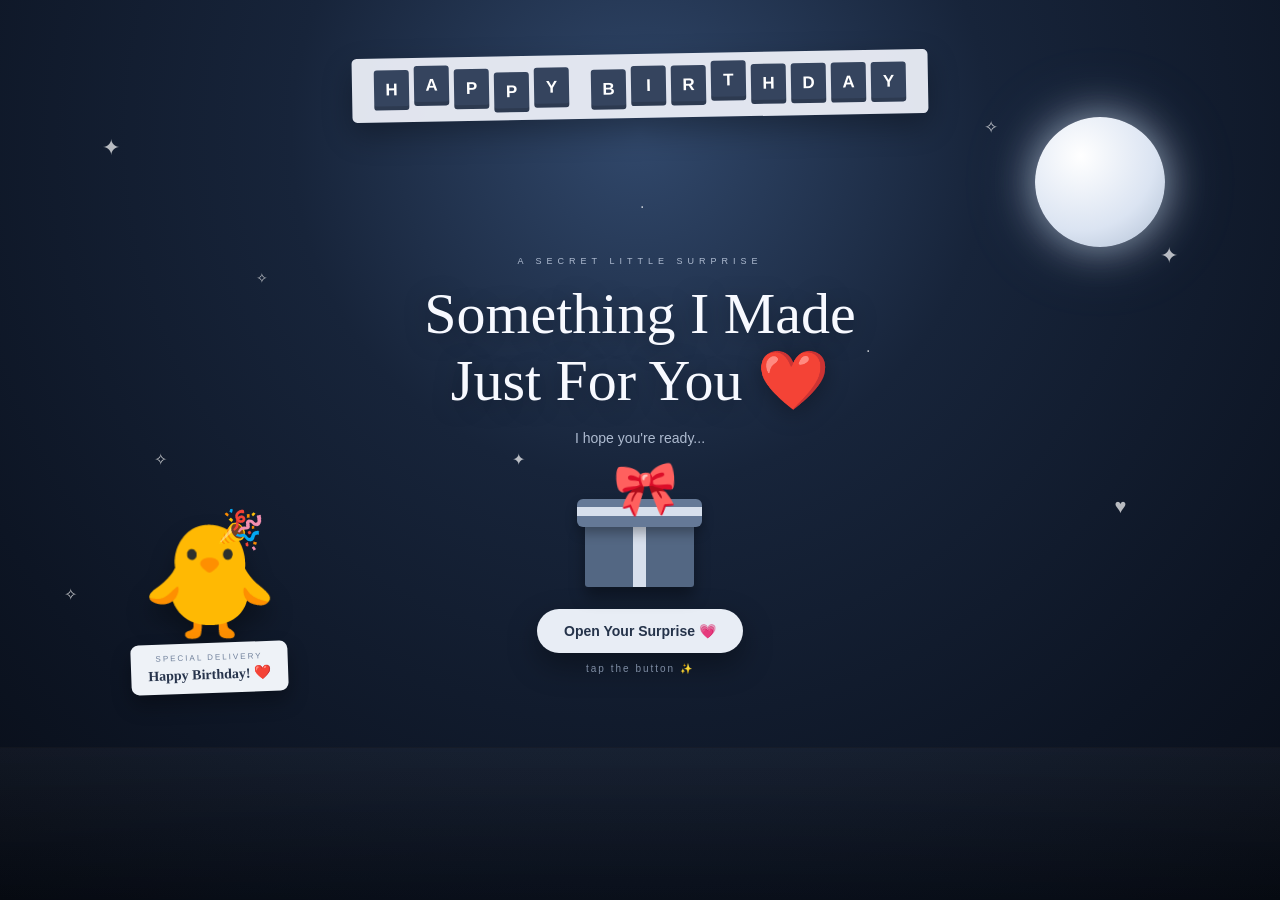
==== commit cf61b963: "Fix Page 3 layout" ====
--- a/src/main/resources/static/index.html
+++ b/src/main/resources/static/index.html
@@ -1,4 +1,3 @@
-```html
 <!DOCTYPE html>
 <html lang="en">
 
@@ -12,10 +11,6 @@
 </head>
 
 <body>
-
-<!-- =====================================================
-     MUSIC
-===================================================== -->
 
 <audio id="birthdayMusic" loop>
     <source src="music/love-song.mp3" type="audio/mpeg">
@@ -43,17 +38,13 @@
         <span>✧</span>
     </div>
 
-
     <div class="birthday-banner">
-
         <span>H</span>
         <span>A</span>
         <span>P</span>
         <span>P</span>
         <span>Y</span>
-
         <span class="banner-space"></span>
-
         <span>B</span>
         <span>I</span>
         <span>R</span>
@@ -62,37 +53,24 @@
         <span>D</span>
         <span>A</span>
         <span>Y</span>
-
-    </div>
-
+    </div>
 
     <div class="moon-window">
         <div class="moon"></div>
     </div>
 
-
     <div class="duck-area">
 
-        <div class="duck-body">
-            🐥
-        </div>
-
-        <div class="duck-party-hat">
-            🎉
-        </div>
+        <div class="duck-body">🐥</div>
+
+        <div class="duck-party-hat">🎉</div>
 
         <div class="duck-sign">
-
             <span>SPECIAL DELIVERY</span>
-
-            <strong>
-                Happy Birthday! ❤️
-            </strong>
-
-        </div>
-
-    </div>
-
+            <strong>Happy Birthday! ❤️</strong>
+        </div>
+
+    </div>
 
     <div class="opening-note">
 
@@ -111,14 +89,11 @@
 
     </div>
 
-
     <div class="gift-scene">
 
         <div class="gift-box">
 
-            <div class="gift-bow">
-                🎀
-            </div>
+            <div class="gift-bow">🎀</div>
 
             <div class="gift-lid">
                 <div class="gift-ribbon-horizontal"></div>
@@ -129,7 +104,6 @@
             </div>
 
         </div>
-
 
         <button
                 id="openSurprise"
@@ -140,19 +114,15 @@
             Open Your Surprise 💗
         </button>
 
-
         <p class="click-hint">
             tap the button ✨
         </p>
 
     </div>
 
-
     <div class="room-floor"></div>
 
-
     <div class="page1-hearts">
-
         <span>❤️</span>
         <span>♡</span>
         <span>💗</span>
@@ -163,24 +133,18 @@
         <span>♥</span>
         <span>💓</span>
         <span>♡</span>
-
     </div>
 
 </section>
-
 
 
 <!-- =====================================================
      PAGE 2
 ===================================================== -->
 
-<section
-        id="birthdayScreen"
-        class="screen birthday-screen hidden"
->
+<section id="birthdayScreen" class="screen birthday-screen hidden">
 
     <div class="memory-decorations">
-
         <span>♡</span>
         <span>✦</span>
         <span>♡</span>
@@ -193,12 +157,9 @@
         <span>❤️</span>
         <span>💗</span>
         <span>💖</span>
-
-    </div>
-
+    </div>
 
     <div class="memory-page">
-
 
         <div class="memory-heading">
 
@@ -216,108 +177,54 @@
 
         </div>
 
-
-
         <div class="memory-collage">
 
-
             <div class="memory-photo photo-one">
-
                 <div class="photo-inner">
-
-                    <img
-                            src="images/us1.jpeg"
-                            alt="Our first memory"
-                    >
-
+                    <img src="images/us1.jpeg" alt="Our first memory">
                 </div>
 
                 <div class="photo-caption">
                     the beginning ♡
                 </div>
-
-            </div>
-
-
+            </div>
 
             <div class="memory-photo photo-two">
-
                 <div class="photo-inner">
-
-                    <img
-                            src="images/us2.jpeg"
-                            alt="Our beautiful memory"
-                    >
-
+                    <img src="images/us2.jpeg" alt="Our beautiful memory">
                 </div>
 
                 <div class="photo-caption">
                     my favourite person
                 </div>
-
-            </div>
-
-
+            </div>
 
             <div class="memory-photo photo-three">
-
                 <div class="photo-inner">
-
-                    <img
-                            src="images/us3.jpeg"
-                            alt="Our precious memory"
-                    >
-
+                    <img src="images/us3.jpeg" alt="Our precious memory">
                 </div>
 
                 <div class="photo-caption">
                     still my favourite ♡
                 </div>
-
-            </div>
-
+            </div>
 
             <div class="memory-note note-one">
-
-                <span>
-                    you + me
-                </span>
-
-                <small>
-                    always
-                </small>
-
-            </div>
-
+                <span>you + me</span>
+                <small>always</small>
+            </div>
 
             <div class="memory-note note-two">
-
-                <span>
-                    ♡
-                </span>
-
-                <small>
-                    keep this moment
-                </small>
-
-            </div>
-
+                <span>♡</span>
+                <small>keep this moment</small>
+            </div>
 
             <div class="mini-polaroid">
-
-                <div class="mini-photo">
-                    📸
-                </div>
-
-                <p>
-                    us
-                </p>
-
-            </div>
-
-        </div>
-
-
+                <div class="mini-photo">📸</div>
+                <p>us</p>
+            </div>
+
+        </div>
 
         <div class="love-letter-section">
 
@@ -325,129 +232,95 @@
                 ✦
             </div>
 
-
             <div class="love-letter">
 
                 <div class="letter-top">
-
-                    <span>
-                        FOR YOU
-                    </span>
-
-                    <span>
-                        ♡
-                    </span>
-
-                </div>
-
+                    <span>FOR YOU</span>
+                    <span>♡</span>
+                </div>
 
                 <h2>
                     A Letter For My Love
                 </h2>
 
-
                 <div class="letter-divider">
                     ─── ♡ ───
                 </div>
 
-
                 <div class="letter-content">
 
                     <p>
                         I don't know if I say it enough, but I want you to know how much I truly appreciate everything you do for me.
                     </p>
 
-
                     <p>
                         You have made so many sacrifices for me, you put in so much effort just to make things work, and you always try your very best to make sure that I am okay.
                     </p>
 
-
                     <p>
                         Even when you have your own problems, your own stress, and your own difficult days, you still somehow find a way to make me smile and make sure I don't stay sad for too long.
                     </p>
 
-
                     <p>
                         I see all of it, even the little things you think I don't notice. I see how much you try, how much you care, how you always put in the effort to make things better for us, and honestly, I don't know what I would do without you.
                     </p>
 
-
                     <p>
                         You have been there for me in so many ways, and I will always be grateful for having someone who loves me enough to make so many sacrifices just to see me happy. ❤️
                     </p>
 
-
-                    <div class="letter-heart">
-                        ♥
-                    </div>
-
+                    <div class="letter-heart">♥</div>
 
                     <p>
                         I know this birthday might not feel the same as your last one, especially after the beautiful birthday we celebrated together at Radhe.
                     </p>
 
-
                     <p>
                         Maybe this year feels a little different, and maybe things aren't exactly the way we imagined they would be.
                     </p>
 
-
                     <p>
                         But even if we can't celebrate it the same way this time, please remember that none of that changes how much I love you.
                     </p>
 
-
                     <p>
                         If anything, it makes me realize even more how much I miss being there with you and how much I wish I could make this day as special for you as you deserve.
                     </p>
 
-
                     <p>
                         I hope you know that no matter where we are or how things change, you will always have a very special place in my heart.
                     </p>
 
-
-                    <div class="letter-heart">
-                        ♡
-                    </div>
-
+                    <div class="letter-heart">♡</div>
 
                     <p>
                         You do so much for me, and today I just want you to know that I see you, I appreciate you, I value you, and I love you more than I can put into words.
                     </p>
 
-
                     <p>
                         Thank you for choosing me, for understanding me, for being patient with me, for making me laugh, for holding me together when I am not okay, and for always trying to bring happiness into my life.
                     </p>
 
-
                     <p>
                         I promise I will always cherish you and everything you do for me.
                     </p>
 
-
                     <p>
                         Happy Birthday once again, my love. ❤️
                     </p>
 
-
                     <p>
                         I hope this year brings you all the happiness, success, peace, and love that you deserve.
                     </p>
 
-
                     <p>
                         And even if I can't make this birthday exactly like the last one at Radhe, I hope this little surprise reminds you of one thing:
                     </p>
-
 
                     <div class="big-love">
                         I love you so, so much. ❤️🥺
                     </div>
 
-
                     <div class="letter-signature">
                         Forever yours. ❤️
                     </div>
@@ -458,8 +331,6 @@
 
         </div>
 
-
-
         <div class="look-up-section">
 
             <div class="look-up-stars">
@@ -473,7 +344,6 @@
             <h2>
                 Look up. 🌙
             </h2>
-
 
             <button
                     type="button"
@@ -483,351 +353,215 @@
                 Continue ✨
             </button>
 
-
             <p class="look-up-hint">
                 there's something waiting in the sky
             </p>
 
         </div>
 
-
     </div>
 
 </section>
 
 
-
 <!-- =====================================================
-     PAGE 3 — ROMANTIC FOREVER
+     PAGE 3 — ROMANTIC NIGHT
 ===================================================== -->
 
-<section
-        id="nightSkyScreen"
-        class="screen night-sky-screen hidden"
->
-
-    <div class="romantic-page">
-
-
-        <!-- BACKGROUND -->
-
-        <div class="romantic-glow romantic-glow-one"></div>
-        <div class="romantic-glow romantic-glow-two"></div>
-
-
-        <!-- STARS -->
-
-        <div class="romantic-stars">
-
-            <span>✦</span>
-            <span>✧</span>
-            <span>·</span>
-            <span>♡</span>
-            <span>✦</span>
-            <span>·</span>
-            <span>✧</span>
-            <span>♡</span>
-            <span>✦</span>
-            <span>·</span>
-            <span>✧</span>
-            <span>♥</span>
-
-        </div>
-
-
-        <!-- MOON -->
-
-        <div class="romantic-moon">
-
-            <div class="moon-halo"></div>
-
-            <div class="moon-symbol">
-                🌙
-            </div>
-
-        </div>
-
-
-        <!-- FLOATING HEARTS -->
-
-        <div class="romantic-hearts">
-
-            <span>♡</span>
-            <span>❤️</span>
-            <span>♡</span>
-            <span>💕</span>
-            <span>♥</span>
-            <span>💗</span>
-            <span>♡</span>
-            <span>💖</span>
-            <span>♡</span>
-            <span>❤️</span>
-
-        </div>
-
-
-        <!-- TOP LINE -->
-
-        <div class="romantic-top">
-
-            <span>
-                ✦ A LITTLE WISH FOR US ✦
-            </span>
-
-        </div>
-
-
-        <!-- CENTRAL CONTENT -->
-
-        <div class="romantic-content">
-
-
-            <p class="romantic-eyebrow">
-                IF I COULD WISH FOR ONE THING
-            </p>
-
-
-            <h1>
-                I would choose<br>
-                <span>you.</span>
-            </h1>
-
-
-            <div class="romantic-heart">
-                ♥
-            </div>
-
-
-            <p class="romantic-text">
-                Not just today.
-            </p>
-
-            <p class="romantic-text">
-                Not just on your birthday.
-            </p>
-
-            <p class="romantic-text">
-                But on all the ordinary days too.
-            </p>
-
-
-            <div class="romantic-divider">
-                ✦ ───────── ♡ ───────── ✦
-            </div>
-
-
-            <p class="romantic-poem">
-                I want the silly moments.<br>
-                The late-night talks.<br>
-                The random laughs.<br>
-                The quiet days.<br>
-                The adventures we haven't had yet.
-            </p>
-
-
-            <p class="romantic-poem romantic-highlight">
-                I want more memories with you.
-            </p>
-
-
-            <div class="romantic-divider">
-                ♡
-            </div>
-
-
-            <p class="romantic-text">
-                Because somehow...
-            </p>
-
-
-            <h2>
-                life feels a little more beautiful<br>
-                when you're in it.
-            </h2>
-
-
-            <p class="romantic-signature">
-                And if I get to keep choosing one person<br>
-                for all the days ahead...
-            </p>
-
-
-            <div class="romantic-final">
-                <span>I'll choose you.</span>
-                <span>Every time. ❤️</span>
-            </div>
-
-
-        </div>
-
-
-        <!-- PHOTOS -->
-
-        <div class="romantic-photo photo-left">
-
-            <div class="romantic-photo-frame">
-
-                <img
-                        src="images/us1.jpeg"
-                        alt="Our memory"
-                >
-
-            </div>
-
-            <span>
-                my favourite beginning
-            </span>
-
-        </div>
-
-
-        <div class="romantic-photo photo-right">
-
-            <div class="romantic-photo-frame">
-
-                <img
-                        src="images/us3.jpeg"
-                        alt="Our memory"
-                >
-
-            </div>
-
-            <span>
-                my favourite forever
-            </span>
-
-        </div>
-
-
-        <!-- SMALL CENTER PHOTO -->
-
-        <div class="romantic-mini-photo">
-
-            <img
-                    src="images/us2.jpeg"
-                    alt="Our memory"
-            >
-
-            <span>
-                us ♡
-            </span>
-
-        </div>
-
-
-        <!-- WISH BUTTON -->
-
-        <div class="romantic-wish-area">
-
-            <button
-                    type="button"
-                    class="wish-button romantic-wish-button"
-                    onclick="makeWish()"
-            >
-                Make Our Wish ✨
-            </button>
-
-            <p>
-                close your eyes for a second...
-            </p>
-
-        </div>
-
-
-        <!-- WISH RESULT -->
-
-        <div
-                id="wishResult"
-                class="wish-result hidden"
+<section id="nightSkyScreen" class="screen night-sky-screen hidden">
+
+    <!-- Background -->
+    <div class="space-background"></div>
+
+    <!-- Soft glowing clouds -->
+    <div class="sky-glow sky-glow-one"></div>
+    <div class="sky-glow sky-glow-two"></div>
+
+    <!-- Stars -->
+    <div class="night-stars">
+
+        <span class="ns ns1">✦</span>
+        <span class="ns ns2">·</span>
+        <span class="ns ns3">✧</span>
+        <span class="ns ns4">·</span>
+        <span class="ns ns5">✦</span>
+        <span class="ns ns6">·</span>
+        <span class="ns ns7">✧</span>
+        <span class="ns ns8">✦</span>
+        <span class="ns ns9">·</span>
+        <span class="ns ns10">✧</span>
+        <span class="ns ns11">·</span>
+        <span class="ns ns12">✦</span>
+        <span class="ns ns13">✧</span>
+        <span class="ns ns14">·</span>
+        <span class="ns ns15">✦</span>
+        <span class="ns ns16">♡</span>
+        <span class="ns ns17">✧</span>
+        <span class="ns ns18">·</span>
+
+    </div>
+
+
+    <!-- Shooting stars -->
+    <div class="shooting-stars">
+        <span></span>
+        <span></span>
+        <span></span>
+    </div>
+
+
+    <!-- Moon -->
+    <div class="giant-moon">
+
+        <div class="moon-crater crater-one"></div>
+        <div class="moon-crater crater-two"></div>
+        <div class="moon-crater crater-three"></div>
+        <div class="moon-crater crater-four"></div>
+
+    </div>
+
+
+    <!-- Moon halo -->
+    <div class="moon-halo"></div>
+
+
+    <!-- Floating memories -->
+    <div class="memory-orbs">
+
+        <div class="memory-orb orb-one">
+            <img src="images/us1.jpeg" alt="Our memory">
+        </div>
+
+        <div class="memory-orb orb-two">
+            <img src="images/us2.jpeg" alt="Our memory">
+        </div>
+
+        <div class="memory-orb orb-three">
+            <img src="images/us3.jpeg" alt="Our memory">
+        </div>
+
+    </div>
+
+
+    <!-- Small romantic hearts -->
+    <div class="floating-love">
+
+        <span>♡</span>
+        <span>♥</span>
+        <span>♡</span>
+        <span>💗</span>
+        <span>♡</span>
+        <span>♥</span>
+
+    </div>
+
+
+    <!-- Romantic message -->
+    <div class="sky-message">
+
+        <p class="sky-small-text">
+            FOR THE ONE I LOVE
+        </p>
+
+        <h1>
+            If I could give you<br>
+            one thing tonight...
+        </h1>
+
+        <div class="heart-line">
+            ♡
+        </div>
+
+        <p class="sky-final-line">
+            I would give you the ability<br>
+            to see yourself through my eyes.
+        </p>
+
+        <p class="sky-final-line">
+            <strong>
+                Then you'd finally understand<br>
+                just how special you are to me. ❤️
+            </strong>
+        </p>
+
+    </div>
+
+
+    <!-- Bottom romantic message -->
+    <div class="bottom-love-message">
+
+        <span>✦</span>
+
+        <p>
+            No matter how many stars are in the sky,
+            <br>
+            I'd still choose you.
+        </p>
+
+        <span>♡</span>
+
+    </div>
+
+
+    <!-- Wish -->
+    <div class="wish-area">
+
+        <button
+                type="button"
+                class="wish-button"
+                onclick="makeWish()"
         >
-
-            <div class="final-love-card">
-
-
-                <div class="final-heart">
-                    ❤️
-                </div>
-
-
-                <p class="final-label">
-                    MY WISH FOR YOU
-                </p>
-
-
-                <h2>
-                    Happy Birthday,<br>
-                    My Love.
-                </h2>
-
-
-                <div class="final-divider">
-                    ♡
-                </div>
-
-
-                <p class="final-message">
-                    May you always have a reason to smile.
-                    May your dreams come true.
-                    May life be kind to you.
-                </p>
-
-
-                <p class="final-message">
-                    And whenever life gets difficult,
-                    I hope you remember that there is someone
-                    who will always be cheering for you,
-                    loving you, and believing in you.
-                </p>
-
-
-                <div class="final-love-line">
-                    My wish is simple...
-                </div>
-
-
-                <div class="final-answer">
-                    More years.<br>
-                    More memories.<br>
-                    More us.
-                </div>
-
-
-                <div class="final-forever">
-                    Because I don't just want<br>
-                    your birthday moments.
-                    <br><br>
-                    I want the ordinary days too.
-                </div>
-
-
-                <div class="final-signature">
-                    I love you.<br>
-                    Today, tomorrow & always. ❤️
-                </div>
-
-
-            </div>
-
-        </div>
-
-
-        <!-- HEART EXPLOSION -->
-
-        <div
-                id="heartExplosion"
-                class="heart-explosion"
-        ></div>
-
-
-    </div>
+            ⭐ Make a Wish
+        </button>
+
+        <p>
+            close your eyes first...
+        </p>
+
+    </div>
+
+
+    <!-- Wish result -->
+    <div id="wishResult" class="wish-result hidden">
+
+        <div class="wish-stars">
+            ✦ &nbsp; ✧ &nbsp; ✦
+        </div>
+
+        <h2>
+            My wish for you...
+        </h2>
+
+        <p>
+            is that you always have a reason to smile.
+        </p>
+
+        <div class="wish-hearts">
+            ♡ ❤️ ♡
+        </div>
+
+        <div class="birthday-final-text">
+
+            Happy Birthday ❤️
+
+            <br>
+
+            I love you.
+
+            <br>
+
+            More than words can say.
+
+        </div>
+
+    </div>
+
+
+    <!-- Heart explosion -->
+    <div id="heartExplosion" class="heart-explosion"></div>
 
 </section>
 
-
-
-<!-- =====================================================
-     PAGE CONTROL
-===================================================== -->
 
 <script>
 
@@ -842,27 +576,20 @@
         const music =
             document.getElementById("birthdayMusic");
 
-
         welcomeScreen.classList.add("hidden");
 
         birthdayScreen.classList.remove("hidden");
 
-
         if (music) {
 
             music.play().catch(function () {
-
                 console.log("Music playback blocked.");
-
             });
 
         }
 
-
         window.scrollTo(0, 0);
-
     }
-
 
 
     function openNightSky() {
@@ -873,16 +600,12 @@
         const nightSkyScreen =
             document.getElementById("nightSkyScreen");
 
-
         birthdayScreen.classList.add("hidden");
 
         nightSkyScreen.classList.remove("hidden");
 
-
         window.scrollTo(0, 0);
-
     }
-
 
 
     function makeWish() {
@@ -895,17 +618,14 @@
 
         const heartExplosion =
             document.getElementById("heartExplosion");
-
 
         if (wishButton) {
             wishButton.style.display = "none";
         }
 
-
         if (wishResult) {
             wishResult.classList.remove("hidden");
         }
-
 
         const hearts = [
             "❤️",
@@ -918,16 +638,13 @@
             "♥"
         ];
 
-
-        for (let i = 0; i < 40; i++) {
+        for (let i = 0; i < 45; i++) {
 
             const heart =
                 document.createElement("span");
 
-
             heart.className =
                 "explosion-heart";
-
 
             heart.innerHTML =
                 hearts[
@@ -936,26 +653,20 @@
                     )
                 ];
 
-
             heart.style.left = "50%";
-
             heart.style.top = "50%";
-
 
             heart.style.setProperty(
                 "--x",
                 ((Math.random() - 0.5) * 900) + "px"
             );
 
-
             heart.style.setProperty(
                 "--y",
                 ((Math.random() - 0.5) * 700) + "px"
             );
 
-
             heartExplosion.appendChild(heart);
-
 
             setTimeout(function () {
                 heart.remove();
@@ -967,7 +678,5 @@
 
 </script>
 
-
 </body>
-</html>
-```
+</html>
--- a/src/main/resources/static/css/style.css
+++ b/src/main/resources/static/css/style.css
@@ -8,27 +8,40 @@
     box-sizing: border-box;
 }
 
+
 html {
     scroll-behavior: smooth;
 }
 
+
 body {
     min-height: 100vh;
-    font-family: "Segoe UI", Arial, sans-serif;
+
+    font-family:
+        "Segoe UI",
+        Arial,
+        sans-serif;
+
     overflow-x: hidden;
+
     color: #f5f7ff;
+
     background: #101827;
 }
 
-button {
-    -webkit-tap-highlight-color: transparent;
-}
+
+/* =====================================================
+   COMMON
+===================================================== */
 
 .screen {
     min-height: 100vh;
+
     position: relative;
+
     overflow: hidden;
 }
+
 
 .hidden {
     display: none !important;
@@ -40,14 +53,25 @@
 ===================================================== */
 
 .welcome-screen {
+
     display: flex;
+
     flex-direction: column;
+
     align-items: center;
+
     justify-content: center;
+
     min-height: 100vh;
 
     background:
-        radial-gradient(circle at 50% 15%, #31486b 0%, #17243a 35%, #0d1524 75%, #080d17 100%);
+        radial-gradient(
+            circle at 50% 15%,
+            #31486b 0%,
+            #17243a 35%,
+            #0d1524 75%,
+            #080d17 100%
+        );
 
     overflow: hidden;
 }
@@ -58,11 +82,17 @@
 ===================================================== */
 
 .stars span {
-    position: absolute;
+
+    position: absolute;
+
     color: #ffffff;
+
     opacity: .7;
-    animation: twinkle 3s ease-in-out infinite;
-}
+
+    animation:
+        twinkle 3s ease-in-out infinite;
+}
+
 
 .stars span:nth-child(1) {
     left: 8%;
@@ -70,22 +100,26 @@
     font-size: 22px;
 }
 
+
 .stars span:nth-child(2) {
     left: 20%;
     top: 30%;
     font-size: 14px;
 }
 
+
 .stars span:nth-child(3) {
     left: 32%;
     top: 10%;
     font-size: 18px;
 }
 
+
 .stars span:nth-child(4) {
     left: 50%;
     top: 22%;
 }
+
 
 .stars span:nth-child(5) {
     right: 22%;
@@ -93,21 +127,25 @@
     font-size: 17px;
 }
 
+
 .stars span:nth-child(6) {
     right: 8%;
     top: 27%;
     font-size: 22px;
 }
 
+
 .stars span:nth-child(7) {
     right: 32%;
     top: 38%;
 }
 
+
 .stars span:nth-child(8) {
     left: 12%;
     top: 50%;
 }
+
 
 .stars span:nth-child(9) {
     right: 12%;
@@ -115,10 +153,12 @@
     font-size: 20px;
 }
 
+
 .stars span:nth-child(10) {
     left: 40%;
     top: 50%;
 }
+
 
 .stars span:nth-child(11) {
     right: 42%;
@@ -126,13 +166,17 @@
     font-size: 18px;
 }
 
+
 .stars span:nth-child(12) {
     left: 5%;
     top: 65%;
 }
 
+
 @keyframes twinkle {
-    0%, 100% {
+
+    0%,
+    100% {
         opacity: .25;
         transform: scale(.8);
     }
@@ -141,6 +185,7 @@
         opacity: 1;
         transform: scale(1.25);
     }
+
 }
 
 
@@ -149,8 +194,11 @@
 ===================================================== */
 
 .birthday-banner {
-    position: absolute;
+
+    position: absolute;
+
     top: 6%;
+
     left: 50%;
 
     transform:
@@ -158,11 +206,14 @@
         rotate(-1deg);
 
     display: flex;
+
     gap: 5px;
 
     padding: 12px 22px;
 
-    background: rgba(235, 239, 247, .95);
+    background:
+        rgba(235, 239, 247, .95);
+
     border-radius: 5px;
 
     box-shadow:
@@ -171,18 +222,25 @@
     z-index: 10;
 }
 
+
 .birthday-banner span {
+
     display: flex;
+
     align-items: center;
+
     justify-content: center;
 
     width: 35px;
+
     height: 40px;
 
     background: #35445e;
+
     color: #ffffff;
 
     font-weight: 800;
+
     font-size: 17px;
 
     border-radius: 3px;
@@ -191,25 +249,32 @@
         inset 0 -4px 0 rgba(0,0,0,.15);
 }
 
+
 .birthday-banner span:nth-child(2) {
     transform: translateY(-4px);
 }
 
+
 .birthday-banner span:nth-child(4) {
     transform: translateY(4px);
 }
 
+
 .birthday-banner span:nth-child(7) {
     transform: translateY(3px);
 }
 
+
 .birthday-banner span:nth-child(10) {
     transform: translateY(-4px);
 }
 
+
 .banner-space {
     width: 12px !important;
+
     background: transparent !important;
+
     box-shadow: none !important;
 }
 
@@ -219,23 +284,31 @@
 ===================================================== */
 
 .moon-window {
-    position: absolute;
+
+    position: absolute;
+
     right: 9%;
+
     top: 13%;
 
     width: 130px;
+
     height: 130px;
 
     border-radius: 50%;
 
-    background: rgba(255,255,255,.04);
+    background:
+        rgba(255,255,255,.04);
 
     box-shadow:
         0 0 80px rgba(188,211,255,.18);
 }
 
+
 .moon {
+
     width: 100%;
+
     height: 100%;
 
     border-radius: 50%;
@@ -258,8 +331,11 @@
 ===================================================== */
 
 .duck-area {
-    position: absolute;
+
+    position: absolute;
+
     left: 7%;
+
     bottom: 23%;
 
     width: 240px;
@@ -272,7 +348,9 @@
     z-index: 8;
 }
 
+
 .duck-body {
+
     font-size: 110px;
 
     filter:
@@ -281,26 +359,36 @@
         );
 }
 
+
 .duck-party-hat {
+
     position: absolute;
 
     top: -8px;
+
     left: 54%;
 
     font-size: 35px;
 
-    transform: rotate(12deg);
-}
+    transform:
+        rotate(12deg);
+}
+
 
 .duck-sign {
+
     display: inline-flex;
+
     flex-direction: column;
+
     align-items: center;
 
     margin-top: -15px;
+
     padding: 10px 17px;
 
     background: #eef2f7;
+
     color: #27344c;
 
     border-radius: 8px;
@@ -311,30 +399,41 @@
     transform: rotate(-2deg);
 }
 
+
 .duck-sign span {
+
     font-size: 8px;
+
     letter-spacing: 2px;
+
     color: #70809b;
 }
 
+
 .duck-sign strong {
+
     font-family:
         "Segoe Print",
         "Comic Sans MS",
         cursive;
 
     font-size: 14px;
+
     margin-top: 4px;
 }
 
+
 @keyframes duckFloat {
-    0%, 100% {
+
+    0%,
+    100% {
         transform: translateY(0);
     }
 
     50% {
         transform: translateY(-12px);
     }
+
 }
 
 
@@ -343,7 +442,9 @@
 ===================================================== */
 
 .opening-note {
+
     position: relative;
+
     z-index: 5;
 
     text-align: center;
@@ -353,14 +454,21 @@
     max-width: 620px;
 }
 
+
 .tiny-label {
+
     font-size: 9px;
+
     letter-spacing: 5px;
+
     color: #aebbd0;
+
     margin-bottom: 15px;
 }
 
+
 .opening-note h1 {
+
     font-family:
         "Segoe Print",
         "Comic Sans MS",
@@ -370,6 +478,7 @@
         clamp(32px, 5vw, 58px);
 
     line-height: 1.15;
+
     font-weight: 500;
 
     color: #f7f9ff;
@@ -378,9 +487,13 @@
         0 4px 25px rgba(0,0,0,.35);
 }
 
+
 .opening-note > p:last-child {
+
     margin-top: 16px;
+
     color: #aebbd0;
+
     font-size: 14px;
 }
 
@@ -390,20 +503,27 @@
 ===================================================== */
 
 .gift-scene {
+
     position: relative;
+
     z-index: 10;
 
     display: flex;
+
     flex-direction: column;
+
     align-items: center;
 
     margin-top: 28px;
 }
 
+
 .gift-box {
+
     position: relative;
 
     width: 125px;
+
     height: 110px;
 
     margin-bottom: 25px;
@@ -412,13 +532,17 @@
         giftFloat 2.8s ease-in-out infinite;
 }
 
+
 .gift-lid {
+
     position: absolute;
 
     top: 25px;
+
     left: 0;
 
     width: 125px;
+
     height: 28px;
 
     background: #657997;
@@ -431,13 +555,17 @@
         0 6px 12px rgba(0,0,0,.3);
 }
 
+
 .gift-body {
+
     position: absolute;
 
     left: 8px;
+
     top: 48px;
 
     width: 109px;
+
     height: 65px;
 
     background: #536783;
@@ -448,34 +576,45 @@
         0 10px 15px rgba(0,0,0,.35);
 }
 
+
 .gift-ribbon-horizontal {
+
     position: absolute;
 
     left: 0;
+
     top: 8px;
 
     width: 100%;
+
     height: 9px;
 
     background: #d7dfec;
 }
 
+
 .gift-ribbon-vertical {
+
     position: absolute;
 
     left: 48px;
+
     top: 0;
 
     width: 13px;
+
     height: 100%;
 
     background: #d7dfec;
 }
 
+
 .gift-bow {
+
     position: absolute;
 
     top: -15px;
+
     left: 37px;
 
     z-index: 5;
@@ -485,14 +624,18 @@
     transform: rotate(-4deg);
 }
 
+
 @keyframes giftFloat {
-    0%, 100% {
+
+    0%,
+    100% {
         transform: translateY(0);
     }
 
     50% {
         transform: translateY(-7px);
     }
+
 }
 
 
@@ -503,7 +646,9 @@
 .gift-button,
 .look-up-button,
 .wish-button {
+
     border: none;
+
     cursor: pointer;
 
     font-family:
@@ -516,36 +661,47 @@
         box-shadow .25s ease;
 }
 
+
 .gift-button {
+
     padding: 14px 27px;
 
     border-radius: 50px;
 
     background: #e8edf5;
+
     color: #25334a;
 
     font-size: 14px;
+
     font-weight: 700;
 
     box-shadow:
         0 12px 30px rgba(0,0,0,.35);
 }
 
+
 .gift-button:hover {
+
     transform: translateY(-4px) scale(1.03);
 
     box-shadow:
         0 18px 35px rgba(0,0,0,.45);
 }
 
+
 .gift-button:active {
+
     transform: scale(.97);
 }
 
+
 .click-hint {
+
     margin-top: 10px;
 
     font-size: 10px;
+
     letter-spacing: 2px;
 
     color: #7f8da4;
@@ -557,12 +713,15 @@
 ===================================================== */
 
 .room-floor {
+
     position: absolute;
 
     bottom: 0;
+
     left: 0;
 
     width: 100%;
+
     height: 17%;
 
     background:
@@ -582,6 +741,7 @@
 ===================================================== */
 
 .page1-hearts span {
+
     position: absolute;
 
     bottom: -50px;
@@ -593,58 +753,70 @@
     animation:
         riseHeart 10s linear infinite;
 }
+
 
 .page1-hearts span:nth-child(1) {
     left: 10%;
     animation-delay: 1s;
 }
 
+
 .page1-hearts span:nth-child(2) {
     left: 25%;
     animation-delay: 4s;
 }
 
+
 .page1-hearts span:nth-child(3) {
     left: 40%;
     animation-delay: 2s;
 }
 
+
 .page1-hearts span:nth-child(4) {
     left: 55%;
     animation-delay: 6s;
 }
 
+
 .page1-hearts span:nth-child(5) {
     left: 68%;
     animation-delay: 3s;
 }
 
+
 .page1-hearts span:nth-child(6) {
     left: 78%;
     animation-delay: 7s;
 }
 
+
 .page1-hearts span:nth-child(7) {
     left: 88%;
     animation-delay: 5s;
 }
 
+
 .page1-hearts span:nth-child(8) {
     left: 92%;
     animation-delay: 1s;
 }
 
+
 .page1-hearts span:nth-child(9) {
     left: 33%;
     animation-delay: 8s;
 }
 
+
 .page1-hearts span:nth-child(10) {
     left: 5%;
     animation-delay: 5s;
 }
 
+
 @keyframes riseHeart {
+
     0% {
         transform:
             translateY(0)
@@ -664,6 +836,7 @@
 
         opacity: 0;
     }
+
 }
 
 
@@ -672,6 +845,7 @@
 ===================================================== */
 
 .birthday-screen {
+
     background:
         radial-gradient(
             circle at 50% 0%,
@@ -685,8 +859,11 @@
     min-height: 100vh;
 }
 
+
 .memory-page {
+
     position: relative;
+
     z-index: 5;
 
     width: min(950px, 100%);
@@ -700,6 +877,7 @@
 ===================================================== */
 
 .memory-decorations span {
+
     position: fixed;
 
     color: #dbe5f4;
@@ -711,62 +889,74 @@
 
     z-index: 1;
 }
+
 
 .memory-decorations span:nth-child(1) {
     left: 4%;
     top: 20%;
 }
 
+
 .memory-decorations span:nth-child(2) {
     right: 7%;
     top: 17%;
 }
 
+
 .memory-decorations span:nth-child(3) {
     left: 9%;
     top: 70%;
 }
 
+
 .memory-decorations span:nth-child(4) {
     right: 12%;
     top: 50%;
 }
 
+
 .memory-decorations span:nth-child(5) {
     left: 17%;
     top: 40%;
 }
 
+
 .memory-decorations span:nth-child(6) {
     right: 20%;
     top: 75%;
 }
 
+
 .memory-decorations span:nth-child(7) {
     left: 45%;
     top: 8%;
 }
 
+
 .memory-decorations span:nth-child(8) {
     right: 45%;
     top: 90%;
 }
 
+
 .memory-decorations span:nth-child(9) {
     left: 3%;
     top: 88%;
 }
 
+
 .memory-decorations span:nth-child(10) {
     right: 4%;
     top: 88%;
 }
 
+
 .memory-decorations span:nth-child(11) {
     left: 50%;
     top: 30%;
 }
 
+
 .memory-decorations span:nth-child(12) {
     right: 30%;
     top: 30%;
@@ -778,18 +968,27 @@
 ===================================================== */
 
 .memory-heading {
+
     text-align: center;
+
     margin-bottom: 55px;
 }
 
+
 .memory-eyebrow {
+
     font-size: 9px;
+
     letter-spacing: 5px;
+
     color: #aebbd0;
+
     margin-bottom: 12px;
 }
 
+
 .memory-heading h1 {
+
     font-family:
         "Segoe Print",
         "Comic Sans MS",
@@ -799,12 +998,17 @@
         clamp(30px, 5vw, 52px);
 
     font-weight: 500;
+
     color: #f5f7fb;
 }
 
+
 .memory-subtitle {
+
     margin-top: 8px;
+
     color: #9aa9bf;
+
     font-size: 13px;
 }
 
@@ -814,6 +1018,7 @@
 ===================================================== */
 
 .memory-collage {
+
     position: relative;
 
     min-height: 560px;
@@ -823,7 +1028,9 @@
     max-width: 850px;
 }
 
+
 .memory-photo {
+
     position: absolute;
 
     background: #f4f2eb;
@@ -840,7 +1047,9 @@
         z-index .35s ease;
 }
 
+
 .memory-photo:hover {
+
     transform:
         rotate(0deg)
         scale(1.05);
@@ -848,8 +1057,11 @@
     z-index: 20;
 }
 
+
 .photo-inner {
+
     width: 100%;
+
     height: 100%;
 
     overflow: hidden;
@@ -857,8 +1069,11 @@
     background: #d9dee7;
 }
 
+
 .memory-photo img {
+
     width: 100%;
+
     height: 100%;
 
     display: block;
@@ -866,11 +1081,15 @@
     object-fit: cover;
 }
 
+
 .photo-one {
+
     width: 280px;
+
     height: 350px;
 
     left: 8%;
+
     top: 30px;
 
     transform: rotate(-6deg);
@@ -878,11 +1097,15 @@
     z-index: 2;
 }
 
+
 .photo-two {
+
     width: 300px;
+
     height: 380px;
 
     left: 50%;
+
     top: 0;
 
     transform:
@@ -892,11 +1115,15 @@
     z-index: 4;
 }
 
+
 .photo-three {
+
     width: 270px;
+
     height: 340px;
 
     right: 7%;
+
     top: 55px;
 
     transform: rotate(7deg);
@@ -904,10 +1131,13 @@
     z-index: 3;
 }
 
+
 .photo-caption {
+
     position: absolute;
 
     bottom: 10px;
+
     left: 0;
 
     width: 100%;
@@ -930,11 +1160,13 @@
 ===================================================== */
 
 .memory-note {
+
     position: absolute;
 
     padding: 14px 18px;
 
     background: #e9edf3;
+
     color: #34435b;
 
     box-shadow:
@@ -948,25 +1180,39 @@
     z-index: 10;
 }
 
+
 .memory-note span {
+
     display: block;
+
     font-size: 16px;
 }
 
+
 .memory-note small {
+
     font-size: 10px;
+
     color: #74839a;
 }
 
+
 .note-one {
+
     left: 2%;
+
     bottom: 30px;
+
     transform: rotate(-7deg);
 }
 
+
 .note-two {
+
     right: 3%;
+
     bottom: 10px;
+
     transform: rotate(6deg);
 }
 
@@ -976,9 +1222,11 @@
 ===================================================== */
 
 .mini-polaroid {
+
     position: absolute;
 
     right: 18%;
+
     bottom: 10px;
 
     width: 100px;
@@ -986,6 +1234,7 @@
     padding: 8px 8px 22px;
 
     background: #f3f1e9;
+
     color: #3d4b61;
 
     transform: rotate(-8deg);
@@ -996,11 +1245,15 @@
     z-index: 8;
 }
 
+
 .mini-photo {
+
     height: 75px;
 
     display: flex;
+
     align-items: center;
+
     justify-content: center;
 
     background: #dbe1e9;
@@ -1008,7 +1261,9 @@
     font-size: 35px;
 }
 
+
 .mini-polaroid p {
+
     text-align: center;
 
     margin-top: 5px;
@@ -1027,6 +1282,7 @@
 ===================================================== */
 
 .love-letter-section {
+
     width: min(760px, 96%);
 
     margin: 50px auto 20px;
@@ -1034,7 +1290,9 @@
     position: relative;
 }
 
+
 .letter-decoration {
+
     text-align: center;
 
     font-size: 24px;
@@ -1048,7 +1306,9 @@
     z-index: 5;
 }
 
+
 .love-letter {
+
     position: relative;
 
     background:
@@ -1071,7 +1331,9 @@
     transform: rotate(-.4deg);
 }
 
+
 .love-letter::before {
+
     content: "";
 
     position: absolute;
@@ -1084,17 +1346,23 @@
     pointer-events: none;
 }
 
+
 .letter-top {
+
     display: flex;
+
     justify-content: space-between;
 
     color: #7787a0;
 
     font-size: 8px;
+
     letter-spacing: 4px;
 }
 
+
 .love-letter h2 {
+
     text-align: center;
 
     margin-top: 25px;
@@ -1111,7 +1379,9 @@
     color: #29364b;
 }
 
+
 .letter-divider {
+
     text-align: center;
 
     margin: 15px 0 30px;
@@ -1121,7 +1391,9 @@
     font-size: 12px;
 }
 
+
 .letter-content p {
+
     font-family:
         "Segoe Print",
         "Comic Sans MS",
@@ -1136,7 +1408,9 @@
     color: #37455b;
 }
 
+
 .letter-heart {
+
     text-align: center;
 
     margin: 20px 0;
@@ -1146,7 +1420,9 @@
     color: #667997;
 }
 
+
 .big-love {
+
     text-align: center;
 
     margin: 35px 0 30px;
@@ -1163,7 +1439,9 @@
     color: #29364b;
 }
 
+
 .letter-signature {
+
     text-align: right;
 
     margin-top: 35px;
@@ -1184,6 +1462,7 @@
 ===================================================== */
 
 .look-up-section {
+
     text-align: center;
 
     margin-top: 80px;
@@ -1191,7 +1470,9 @@
     padding-bottom: 30px;
 }
 
+
 .look-up-stars {
+
     color: #c9d6e8;
 
     font-size: 20px;
@@ -1199,12 +1480,17 @@
     margin-bottom: 15px;
 }
 
+
 .look-up-section > p {
+
     color: #8f9db2;
+
     font-size: 12px;
 }
 
+
 .look-up-section h2 {
+
     margin: 8px 0 20px;
 
     font-family:
@@ -1217,7 +1503,9 @@
     font-weight: 500;
 }
 
+
 .look-up-button {
+
     padding: 13px 28px;
 
     border-radius: 50px;
@@ -1232,14 +1520,19 @@
         0 10px 25px rgba(0,0,0,.3);
 }
 
+
 .look-up-button:hover {
-    transform: translateY(-3px);
+
+    transform:
+        translateY(-3px);
 
     box-shadow:
         0 15px 30px rgba(0,0,0,.4);
 }
 
+
 .look-up-hint {
+
     margin-top: 10px;
 
     font-size: 9px !important;
@@ -1251,784 +1544,556 @@
 
 
 /* =====================================================
-   ROMANTIC PAGE 3
+   PAGE 3
+   CLEAN ORIGINAL NIGHT SKY LAYOUT
 ===================================================== */
 
 .night-sky-screen {
+
+    position: relative;
+
+    width: 100%;
+
     min-height: 100vh;
 
-    position: relative;
-
-    overflow: hidden;
+    height: 100vh;
 
     background:
         radial-gradient(
-            circle at 50% 20%,
-            rgba(142, 72, 119, .28),
-            transparent 28%
-        ),
-        radial-gradient(
-            circle at 15% 75%,
-            rgba(218, 91, 139, .14),
-            transparent 25%
-        ),
-        radial-gradient(
-            circle at 85% 65%,
-            rgba(111, 88, 178, .15),
-            transparent 25%
-        ),
-        linear-gradient(
-            180deg,
-            #120b20 0%,
-            #1c102d 38%,
-            #160d25 72%,
-            #090713 100%
+            circle at 50% 15%,
+            #34496d,
+            #141f34 42%,
+            #070d18 100%
         );
-}
-
-
-/* =====================================================
-   SPACE GLOW
+
+    overflow: hidden;
+}
+
+
+/* =====================================================
+   NIGHT SKY BACKGROUND
 ===================================================== */
 
 .space-background {
-    position: absolute;
+
+    position: absolute;
+
     inset: 0;
 
-    background:
-        radial-gradient(
-            ellipse at center bottom,
-            rgba(255, 102, 164, .12),
-            transparent 55%
-        );
+    width: 100%;
+
+    height: 100%;
 
     pointer-events: none;
-}
-
-.space-background::before {
-    content: "";
-
-    position: absolute;
+
+    z-index: 0;
+}
+
+
+/* =====================================================
+   NIGHT STARS
+===================================================== */
+
+.night-stars {
+
+    position: absolute;
+
     inset: 0;
 
-    background:
-        radial-gradient(circle at 20% 20%, rgba(255,255,255,.08) 0 1px, transparent 2px),
-        radial-gradient(circle at 70% 30%, rgba(255,255,255,.07) 0 1px, transparent 2px),
-        radial-gradient(circle at 35% 70%, rgba(255,255,255,.06) 0 1px, transparent 2px),
-        radial-gradient(circle at 82% 80%, rgba(255,255,255,.07) 0 1px, transparent 2px);
-
-    background-size:
-        180px 180px,
-        230px 230px,
-        270px 270px,
-        210px 210px;
-
-    opacity: .7;
-}
-
-
-/* =====================================================
-   ROMANTIC STARS
-===================================================== */
-
-.night-stars {
-    position: absolute;
-    inset: 0;
+    width: 100%;
+
+    height: 100%;
 
     pointer-events: none;
 
     z-index: 1;
 }
 
+
 .night-stars span {
-    position: absolute;
-
-    color: #ffe5f2;
-
-    text-shadow:
-        0 0 8px rgba(255,190,220,.8),
-        0 0 20px rgba(255,105,170,.4);
+
+    position: absolute;
+
+    color: #f3f7ff;
 
     animation:
-        romanticTwinkle 3.5s ease-in-out infinite;
-}
+        nightTwinkle 3s ease-in-out infinite;
+}
+
 
 .ns1 {
     left: 5%;
     top: 15%;
-    font-size: 20px;
-}
+}
+
 
 .ns2 {
     left: 15%;
     top: 30%;
-    font-size: 12px;
-}
+}
+
 
 .ns3 {
     left: 27%;
     top: 12%;
-    font-size: 18px;
-}
+}
+
 
 .ns4 {
     left: 40%;
     top: 25%;
-    font-size: 11px;
-}
+}
+
 
 .ns5 {
     right: 8%;
     top: 12%;
-    font-size: 22px;
-}
+}
+
 
 .ns6 {
     right: 20%;
     top: 30%;
-    font-size: 12px;
-}
+}
+
 
 .ns7 {
     right: 30%;
     top: 18%;
-    font-size: 16px;
-}
+}
+
 
 .ns8 {
     left: 8%;
     top: 65%;
-    font-size: 18px;
-}
+}
+
 
 .ns9 {
     left: 30%;
     top: 70%;
-    font-size: 11px;
-}
+}
+
 
 .ns10 {
     right: 12%;
     top: 60%;
-    font-size: 19px;
-}
+}
+
 
 .ns11 {
     right: 35%;
     top: 70%;
-    font-size: 12px;
-}
+}
+
 
 .ns12 {
     left: 50%;
     top: 8%;
-    font-size: 20px;
-}
-
-@keyframes romanticTwinkle {
-    0%, 100% {
-        opacity: .25;
-        transform: scale(.75);
+}
+
+
+@keyframes nightTwinkle {
+
+    0%,
+    100% {
+        opacity: .2;
     }
 
     50% {
         opacity: 1;
-        transform: scale(1.35);
-    }
-}
-
-
-/* =====================================================
-   GIANT ROMANTIC MOON
+
+        transform:
+            scale(1.4);
+    }
+
+}
+
+
+/* =====================================================
+   GIANT MOON
 ===================================================== */
 
 .giant-moon {
-    position: absolute;
-
-    top: 7%;
+
+    position: absolute;
+
+    top: 8%;
+
     left: 50%;
+
+    width: 180px;
+
+    height: 180px;
 
     transform:
         translateX(-50%);
 
-    width: 190px;
-    height: 190px;
-
     border-radius: 50%;
 
     background:
         radial-gradient(
-            circle at 32% 27%,
-            #fffaff 0%,
-            #ffeef7 34%,
-            #e9cfdf 67%,
-            #bca9c5 100%
+            circle at 35% 30%,
+            #ffffff,
+            #d9e3f0 55%,
+            #aebdd0
         );
 
     box-shadow:
-        0 0 30px rgba(255,220,239,.75),
-        0 0 75px rgba(255,122,182,.32),
-        0 0 130px rgba(255,103,176,.14);
+        0 0 80px rgba(220,232,250,.55);
 
     z-index: 3;
+}
+
+
+.moon-crater {
+
+    position: absolute;
+
+    border-radius: 50%;
+
+    background:
+        rgba(120,135,155,.18);
+}
+
+
+.crater-one {
+
+    width: 28px;
+
+    height: 20px;
+
+    left: 30px;
+
+    top: 45px;
+}
+
+
+.crater-two {
+
+    width: 20px;
+
+    height: 20px;
+
+    right: 35px;
+
+    top: 65px;
+}
+
+
+.crater-three {
+
+    width: 32px;
+
+    height: 25px;
+
+    left: 60px;
+
+    bottom: 35px;
+}
+
+
+.crater-four {
+
+    width: 14px;
+
+    height: 14px;
+
+    right: 55px;
+
+    bottom: 55px;
+}
+
+
+/* =====================================================
+   MEMORY ORBS
+===================================================== */
+
+.memory-orbs {
+
+    position: absolute;
+
+    inset: 0;
+
+    width: 100%;
+
+    height: 100%;
+
+    pointer-events: none;
+
+    z-index: 4;
+}
+
+
+.memory-orb {
+
+    position: absolute;
+
+    width: 125px;
+
+    height: 125px;
+
+    padding: 6px;
+
+    border-radius: 50%;
+
+    background: #e7edf5;
+
+    box-shadow:
+        0 0 30px rgba(205,220,240,.3);
 
     animation:
-        moonGlow 5s ease-in-out infinite;
-}
-
-@keyframes moonGlow {
-    0%, 100% {
-        box-shadow:
-            0 0 30px rgba(255,220,239,.75),
-            0 0 75px rgba(255,122,182,.32),
-            0 0 130px rgba(255,103,176,.14);
-    }
-
-    50% {
-        box-shadow:
-            0 0 45px rgba(255,235,246,.95),
-            0 0 100px rgba(255,122,182,.42),
-            0 0 160px rgba(255,103,176,.2);
-    }
-}
-
-.moon-crater {
-    position: absolute;
+        orbFloat 5s ease-in-out infinite;
+}
+
+
+.memory-orb img {
+
+    width: 100%;
+
+    height: 100%;
+
+    object-fit: cover;
 
     border-radius: 50%;
 
-    background:
-        rgba(151,112,137,.12);
-
-    box-shadow:
-        inset 2px 2px 5px rgba(110,80,105,.08);
-}
-
-.crater-one {
-    width: 31px;
-    height: 22px;
-
-    left: 30px;
-    top: 45px;
-}
-
-.crater-two {
-    width: 22px;
-    height: 22px;
-
-    right: 35px;
-    top: 65px;
-}
-
-.crater-three {
-    width: 35px;
-    height: 27px;
-
-    left: 60px;
-    bottom: 35px;
-}
-
-.crater-four {
-    width: 15px;
-    height: 15px;
-
-    right: 55px;
-    bottom: 55px;
-}
-
-
-/* =====================================================
-   MOON HALO
-===================================================== */
-
-.giant-moon::before {
-    content: "";
-
-    position: absolute;
-
-    inset: -35px;
-
-    border-radius: 50%;
-
-    border:
-        1px solid rgba(255,205,228,.08);
-
-    box-shadow:
-        0 0 40px rgba(255,126,181,.1);
-
-    animation:
-        haloPulse 4s ease-in-out infinite;
-}
-
-@keyframes haloPulse {
-    0%, 100% {
-        transform: scale(.96);
-        opacity: .45;
-    }
-
-    50% {
-        transform: scale(1.05);
-        opacity: .9;
-    }
-}
-
-
-/* =====================================================
-   ROMANTIC MEMORY ORBS
-===================================================== */
-
-.memory-orbs {
-    position: absolute;
-    inset: 0;
-
-    z-index: 7;
-
-    pointer-events: none;
-}
-
-.memory-orb {
-    position: absolute;
-
-    width: 130px;
-    height: 130px;
-
-    padding: 5px;
-
-    border-radius: 50%;
-
-    background:
-        linear-gradient(
-            135deg,
-            #fff7fb,
-            #f2c9dc
-        );
-
-    box-shadow:
-        0 0 18px rgba(255,196,224,.5),
-        0 15px 45px rgba(0,0,0,.45);
-
-    animation:
-        romanticOrbFloat 6s ease-in-out infinite;
-
-    z-index: 5;
-}
-
-.memory-orb::before {
-    content: "♡";
-
-    position: absolute;
-
-    right: -10px;
-    top: -12px;
-
-    width: 30px;
-    height: 30px;
-
-    display: flex;
-    align-items: center;
-    justify-content: center;
-
-    border-radius: 50%;
-
-    background: rgba(255,236,246,.95);
-
-    color: #c85b88;
-
-    font-size: 17px;
-
-    box-shadow:
-        0 5px 15px rgba(0,0,0,.25);
-}
-
-.memory-orb img {
-    width: 100%;
-    height: 100%;
-
-    object-fit: cover;
-
-    border-radius: 50%;
-
     display: block;
-
-    border:
-        2px solid rgba(255,255,255,.8);
-}
+}
+
 
 .orb-one {
-    left: 10%;
-    top: 24%;
-}
+
+    left: 12%;
+
+    top: 20%;
+}
+
 
 .orb-two {
-    right: 10%;
-    top: 27%;
-
-    animation-delay: 1.2s;
-}
+
+    right: 12%;
+
+    top: 26%;
+
+    animation-delay: 1s;
+}
+
 
 .orb-three {
+
     left: 50%;
 
-    bottom: 15%;
+    bottom: 18%;
 
     transform:
         translateX(-50%);
 
     animation:
-        romanticOrbFloatCenter 6s ease-in-out infinite;
+        orbFloatCenter 5s ease-in-out infinite;
 
     animation-delay: 2s;
 }
 
-@keyframes romanticOrbFloat {
-    0%, 100% {
+
+@keyframes orbFloat {
+
+    0%,
+    100% {
         transform:
-            translateY(0)
-            rotate(-2deg);
+            translateY(0);
     }
 
     50% {
         transform:
-            translateY(-18px)
-            rotate(3deg);
-    }
-}
-
-@keyframes romanticOrbFloatCenter {
-    0%, 100% {
+            translateY(-15px);
+    }
+
+}
+
+
+@keyframes orbFloatCenter {
+
+    0%,
+    100% {
         transform:
             translateX(-50%)
-            translateY(0)
-            rotate(-2deg);
+            translateY(0);
     }
 
     50% {
         transform:
             translateX(-50%)
-            translateY(-18px)
-            rotate(3deg);
-    }
-}
-
-
-/* =====================================================
-   ROMANTIC HEART TRAIL
-===================================================== */
-
-.memory-orbs::before,
-.memory-orbs::after {
-    position: absolute;
-
-    color: rgba(255,184,214,.55);
-
-    font-size: 20px;
-
-    content: "♡  ✦  ♡";
-
-    letter-spacing: 18px;
+            translateY(-15px);
+    }
+
+}
+
+
+/* =====================================================
+   SKY DUCK
+===================================================== */
+
+.moon-duck {
+
+    position: absolute;
+
+    right: 18%;
+
+    bottom: 12%;
+
+    z-index: 6;
 
     animation:
-        heartDrift 7s ease-in-out infinite;
-
-    pointer-events: none;
-}
-
-.memory-orbs::before {
-    left: 22%;
-    top: 43%;
-}
-
-.memory-orbs::after {
-    right: 21%;
-    bottom: 34%;
-
-    animation-delay: 2s;
-}
-
-@keyframes heartDrift {
-    0%, 100% {
-        transform:
-            translateY(0)
-            rotate(-3deg);
-
-        opacity: .35;
-    }
-
-    50% {
-        transform:
-            translateY(-16px)
-            rotate(3deg);
-
-        opacity: .85;
-    }
-}
-
-
-/* =====================================================
-   ROMANTIC DUCK
-===================================================== */
-
-.moon-duck {
-    position: absolute;
-
-    right: 17%;
-    bottom: 11%;
-
-    z-index: 12;
-
-    animation:
-        romanticDuckFloat 3.5s ease-in-out infinite;
-}
+        duckFloat 3s ease-in-out infinite;
+}
+
 
 .tiny-duck {
-    position: relative;
-
-    font-size: 67px;
+
+    font-size: 65px;
 
     filter:
         drop-shadow(
-            0 12px 15px rgba(0,0,0,.45)
+            0 12px 12px rgba(0,0,0,.4)
         );
 }
 
-.tiny-duck::after {
-    content: "❤️";
-
-    position: absolute;
-
-    right: -12px;
-    top: -18px;
-
-    font-size: 21px;
-
-    animation:
-        tinyHeartBeat 1.5s ease-in-out infinite;
-}
-
-@keyframes romanticDuckFloat {
-    0%, 100% {
-        transform:
-            translateY(0)
-            rotate(-2deg);
-    }
-
-    50% {
-        transform:
-            translateY(-13px)
-            rotate(2deg);
-    }
-}
-
-@keyframes tinyHeartBeat {
-    0%, 100% {
-        transform: scale(.85);
-    }
-
-    50% {
-        transform: scale(1.2);
-    }
-}
-
 
 /* =====================================================
    SKY MESSAGE
 ===================================================== */
 
 .sky-message {
+
     position: absolute;
 
     left: 50%;
-    top: 48%;
+
+    top: 47%;
+
+    width: min(500px, 90%);
 
     transform:
         translate(-50%, -50%);
 
     text-align: center;
 
-    width: min(570px, 88%);
-
     z-index: 10;
 }
 
+
 .sky-small-text {
+
     font-size: 9px;
 
     letter-spacing: 5px;
 
-    color: #e5afc9;
+    color: #aebbd0;
 
     margin-bottom: 18px;
-
-    text-shadow:
-        0 0 15px rgba(255,124,182,.25);
-}
+}
+
 
 .sky-message h1 {
+
     font-family:
         "Segoe Print",
         "Comic Sans MS",
         cursive;
 
     font-size:
-        clamp(30px, 5vw, 50px);
+        clamp(30px, 5vw, 48px);
 
     font-weight: 500;
 
     line-height: 1.25;
-
-    color: #fff2f8;
-
-    text-shadow:
-        0 3px 25px rgba(255,81,160,.25);
-}
+}
+
 
 .heart-line {
-    margin: 16px;
-
-    font-size: 38px;
-
-    color: #ffb9d6;
-
-    text-shadow:
-        0 0 12px rgba(255,87,157,.75),
-        0 0 30px rgba(255,87,157,.4);
-
-    animation:
-        heartBeat 2s ease-in-out infinite;
-}
-
-@keyframes heartBeat {
-    0%, 100% {
-        transform: scale(1);
-    }
-
-    50% {
-        transform: scale(1.18);
-    }
-}
+
+    margin: 15px;
+
+    font-size: 35px;
+
+    color: #dce6f5;
+}
+
 
 .sky-final-line {
-    color: #d4b9cb;
+
+    color: #aab8cd;
 
     font-size: 13px;
 
-    line-height: 1.8;
+    line-height: 1.7;
 
     margin-top: 10px;
 }
 
+
 .sky-final-line strong {
-    color: #fff0f7;
-
-    font-size: 18px;
-
-    text-shadow:
-        0 0 15px rgba(255,106,168,.35);
-}
-
-
-/* =====================================================
-   WISH AREA
+
+    color: #f2f5fb;
+
+    font-size: 17px;
+}
+
+
+/* =====================================================
+   WISH
 ===================================================== */
 
 .wish-area {
-    position: absolute;
-
-    bottom: 4.5%;
+
+    position: absolute;
+
     left: 50%;
+
+    bottom: 5%;
 
     transform:
         translateX(-50%);
 
+    width: max-content;
+
     text-align: center;
 
     z-index: 20;
 }
 
+
 .wish-button {
-    position: relative;
-
-    padding: 15px 32px;
+
+    padding: 14px 28px;
 
     border-radius: 50px;
 
-    background:
-        linear-gradient(
-            135deg,
-            #fff4f9,
-            #f4cadc
-        );
-
-    color: #6e294d;
+    background: #e9eef6;
+
+    color: #27364d;
 
     font-weight: 700;
 
-    font-size: 14px;
-
     box-shadow:
-        0 12px 30px rgba(0,0,0,.45),
-        0 0 25px rgba(255,116,176,.18);
-
-    overflow: hidden;
-}
-
-.wish-button::before {
-    content: "";
-
-    position: absolute;
-
-    top: 0;
-    left: -100%;
-
-    width: 70%;
-    height: 100%;
-
-    background:
-        linear-gradient(
-            90deg,
-            transparent,
-            rgba(255,255,255,.65),
-            transparent
-        );
-
-    transform: skewX(-20deg);
-
-    animation:
-        buttonShine 3.5s ease-in-out infinite;
-}
-
-@keyframes buttonShine {
-    0% {
-        left: -100%;
-    }
-
-    45%, 100% {
-        left: 150%;
-    }
-}
+        0 12px 30px rgba(0,0,0,.4);
+}
+
 
 .wish-button:hover {
+
     transform:
-        translateY(-4px)
-        scale(1.04);
-
-    box-shadow:
-        0 18px 38px rgba(0,0,0,.5),
-        0 0 35px rgba(255,116,176,.3);
-}
-
-.wish-button:active {
-    transform:
-        translateY(0)
-        scale(.97);
-}
+        translateY(-4px);
+}
+
 
 .wish-area p {
-    margin-top: 9px;
+
+    margin-top: 8px;
 
     font-size: 9px;
 
-    color: #a9849a;
+    color: #6e7e96;
 
     letter-spacing: 2px;
 }
@@ -2039,126 +2104,81 @@
 ===================================================== */
 
 .wish-result {
+
     position: absolute;
 
     left: 50%;
+
     top: 50%;
+
+    width: min(500px, 90%);
 
     transform:
         translate(-50%, -50%);
 
-    width: min(520px, 88%);
+    padding: 30px;
 
     text-align: center;
 
     z-index: 30;
 
-    padding: 42px 32px;
-
     background:
-        linear-gradient(
-            145deg,
-            rgba(47,19,43,.92),
-            rgba(22,12,31,.94)
-        );
+        rgba(14,23,39,.75);
 
     border:
-        1px solid rgba(255,190,220,.22);
-
-    border-radius: 28px;
+        1px solid rgba(220,230,245,.15);
+
+    border-radius: 20px;
 
     backdrop-filter:
-        blur(18px);
+        blur(12px);
 
     box-shadow:
-        0 30px 90px rgba(0,0,0,.65),
-        0 0 50px rgba(255,87,157,.12);
-
-    animation:
-        wishAppear .8s cubic-bezier(.2,.8,.2,1);
-}
-
-@keyframes wishAppear {
-    0% {
-        opacity: 0;
-        transform:
-            translate(-50%, -50%)
-            scale(.75);
-    }
-
-    100% {
-        opacity: 1;
-        transform:
-            translate(-50%, -50%)
-            scale(1);
-    }
-}
-
-.wish-result::before {
-    content: "";
-
-    position: absolute;
-
-    inset: 8px;
-
-    border:
-        1px solid rgba(255,208,228,.1);
-
-    border-radius: 22px;
-
-    pointer-events: none;
-}
+        0 25px 70px rgba(0,0,0,.5);
+}
+
 
 .wish-stars {
-    color: #ffc1db;
-
-    font-size: 22px;
-
-    margin-bottom: 18px;
-
-    text-shadow:
-        0 0 15px rgba(255,104,171,.6);
-}
+
+    color: #d9e5f6;
+
+    font-size: 20px;
+
+    margin-bottom: 15px;
+}
+
 
 .wish-result h2 {
+
     font-family:
         "Segoe Print",
         "Comic Sans MS",
         cursive;
 
-    font-size: 30px;
+    font-size: 28px;
 
     font-weight: 500;
-
-    color: #fff0f7;
-
-    text-shadow:
-        0 0 20px rgba(255,120,180,.2);
-}
+}
+
 
 .wish-result > p {
-    margin-top: 14px;
-
-    color: #d7b8cb;
-
-    font-size: 14px;
-}
+
+    margin-top: 12px;
+
+    color: #b2bfd2;
+}
+
 
 .wish-hearts {
-    margin: 22px 0;
-
-    font-size: 27px;
-
-    color: #ffb6d4;
-
-    text-shadow:
-        0 0 15px rgba(255,81,160,.6);
-
-    animation:
-        heartBeat 2s ease-in-out infinite;
-}
+
+    margin: 20px 0;
+
+    font-size: 25px;
+}
+
 
 .birthday-final-text {
+
     font-family:
         "Segoe Print",
         "Comic Sans MS",
@@ -2166,13 +2186,9 @@
 
     line-height: 2;
 
-    font-size: 19px;
-
-    color: #fff0f7;
-}
-
-.birthday-final-text::first-line {
-    color: #ffc0db;
+    font-size: 18px;
+
+    color: #eef3fb;
 }
 
 
@@ -2181,49 +2197,58 @@
 ===================================================== */
 
 .heart-explosion {
+
     position: fixed;
 
     inset: 0;
 
+    width: 100%;
+
+    height: 100%;
+
     pointer-events: none;
 
     z-index: 100;
 }
 
+
 .explosion-heart {
+
     position: absolute;
 
     display: block;
 
     font-size: 25px;
-
-    filter:
-        drop-shadow(
-            0 0 8px rgba(255,100,170,.65)
-        );
 
     animation:
         explodeHeart 4s ease-out forwards;
 }
 
+
 @keyframes explodeHeart {
+
     0% {
+
         opacity: 1;
 
         transform:
             translate(-50%, -50%)
             scale(.3);
+
     }
 
     15% {
+
         opacity: 1;
 
         transform:
             translate(-50%, -50%)
             scale(1.3);
+
     }
 
     100% {
+
         opacity: 0;
 
         transform:
@@ -2233,59 +2258,9 @@
             )
             rotate(360deg)
             scale(.6);
-    }
-}
-
-
-/* =====================================================
-   EXTRA CUTE FLOATING DECORATIONS
-===================================================== */
-
-.night-sky-screen::after {
-    content:
-        "♡     ✦        ♥        ✧       ♡        ✦";
-
-    position: absolute;
-
-    left: 0;
-    bottom: 0;
-
-    width: 100%;
-
-    color: rgba(255,177,210,.22);
-
-    font-size: 20px;
-
-    letter-spacing: 15px;
-
-    white-space: nowrap;
-
-    animation:
-        romanticBottomFloat 12s linear infinite;
-
-    pointer-events: none;
-
-    z-index: 2;
-}
-
-@keyframes romanticBottomFloat {
-    0% {
-        transform:
-            translateY(20px)
-            translateX(-20px);
-    }
-
-    50% {
-        transform:
-            translateY(-35px)
-            translateX(20px);
-    }
-
-    100% {
-        transform:
-            translateY(20px)
-            translateX(-20px);
-    }
+
+    }
+
 }
 
 
@@ -2295,19 +2270,29 @@
 
 @media (max-width: 700px) {
 
+
     .birthday-banner {
+
         top: 4%;
+
         padding: 8px 10px;
+
         gap: 2px;
     }
 
+
     .birthday-banner span {
+
         width: 22px;
+
         height: 28px;
+
         font-size: 11px;
     }
 
+
     .duck-area {
+
         left: 50%;
 
         transform:
@@ -2317,251 +2302,251 @@
         bottom: 17%;
     }
 
+
     .opening-note {
+
         margin-top: 40px;
+
         padding: 0 20px;
     }
 
+
     .opening-note h1 {
+
         font-size: 34px;
     }
 
+
     .moon-window {
+
         width: 80px;
+
         height: 80px;
 
         right: 5%;
+
         top: 12%;
     }
 
+
     .memory-collage {
+
         min-height: 850px;
     }
 
+
     .photo-one {
+
         width: 220px;
+
         height: 280px;
 
         left: 3%;
+
         top: 10px;
     }
 
+
     .photo-two {
+
         width: 230px;
+
         height: 300px;
 
         top: 180px;
     }
 
+
     .photo-three {
+
         width: 210px;
+
         height: 270px;
 
         right: 2%;
+
         top: 400px;
     }
 
+
     .memory-note {
+
         display: none;
     }
 
+
     .mini-polaroid {
+
         display: none;
     }
 
+
     .love-letter {
+
         padding: 35px 25px 40px;
     }
 
+
     .love-letter h2 {
+
         font-size: 23px;
     }
 
+
     .letter-content p {
+
         font-size: 12px;
+
         line-height: 1.8;
     }
 
+
     .big-love {
+
         font-size: 20px;
     }
 
 
-    /* PAGE 3 MOBILE */
+    /* =================================================
+       PAGE 3 MOBILE
+    ================================================= */
+
 
     .night-sky-screen {
-        min-height: 100svh;
-    }
+
+        width: 100%;
+
+        height: 100vh;
+
+        min-height: 100vh;
+
+        overflow: hidden;
+    }
+
 
     .giant-moon {
-        width: 125px;
-        height: 125px;
+
+        width: 120px;
+
+        height: 120px;
 
         top: 5%;
     }
 
-    .giant-moon::before {
-        inset: -20px;
-    }
 
     .memory-orb {
-        width: 78px;
-        height: 78px;
-
-        padding: 4px;
-    }
-
-    .memory-orb::before {
-        width: 22px;
-        height: 22px;
-
-        right: -7px;
-        top: -8px;
-
-        font-size: 13px;
-    }
+
+        width: 85px;
+
+        height: 85px;
+    }
+
 
     .orb-one {
+
         left: 4%;
-        top: 19%;
-    }
+
+        top: 15%;
+    }
+
 
     .orb-two {
+
         right: 4%;
-        top: 23%;
-    }
+
+        top: 25%;
+    }
+
 
     .orb-three {
-        bottom: 17%;
-    }
+
+        left: 50%;
+
+        bottom: 20%;
+
+        transform:
+            translateX(-50%);
+
+        animation:
+            orbFloatCenter 5s ease-in-out infinite;
+    }
+
 
     .sky-message {
-        top: 46%;
-        width: 88%;
-    }
-
-    .sky-small-text {
-        font-size: 7px;
-        letter-spacing: 3px;
-        margin-bottom: 12px;
-    }
+
+        left: 50%;
+
+        top: 45%;
+
+        width: 90%;
+
+        transform:
+            translate(-50%, -50%);
+    }
+
 
     .sky-message h1 {
-        font-size: 29px;
-        line-height: 1.2;
-    }
-
-    .heart-line {
-        margin: 11px;
-        font-size: 29px;
-    }
+
+        font-size: 30px;
+    }
+
 
     .sky-final-line {
+
         font-size: 11px;
-        line-height: 1.65;
-    }
-
-    .sky-final-line strong {
-        font-size: 15px;
-    }
+    }
+
 
     .moon-duck {
-        right: 3%;
-        bottom: 13%;
-    }
+
+        right: 4%;
+
+        bottom: 15%;
+    }
+
 
     .tiny-duck {
+
         font-size: 45px;
     }
 
+
     .wish-area {
-        bottom: 4%;
-    }
+
+        left: 50%;
+
+        bottom: 5%;
+
+        transform:
+            translateX(-50%);
+    }
+
 
     .wish-button {
-        padding: 13px 25px;
-        font-size: 13px;
-    }
+
+        white-space: nowrap;
+
+        padding: 13px 24px;
+    }
+
 
     .wish-result {
+
         width: 90%;
-        padding: 32px 22px;
-        border-radius: 24px;
-    }
+
+        padding: 25px 18px;
+    }
+
 
     .wish-result h2 {
-        font-size: 25px;
-    }
-
-    .wish-result > p {
-        font-size: 12px;
-    }
+
+        font-size: 24px;
+    }
+
 
     .birthday-final-text {
+
         font-size: 16px;
-        line-height: 1.9;
-    }
-
-    .memory-orbs::before,
-    .memory-orbs::after {
-        font-size: 14px;
-        letter-spacing: 8px;
-    }
-
-    .memory-orbs::before {
-        left: 22%;
-        top: 39%;
-    }
-
-    .memory-orbs::after {
-        right: 20%;
-        bottom: 33%;
-    }
-
-}
-
-
-/* =====================================================
-   VERY SMALL PHONES
-===================================================== */
-
-@media (max-width: 390px) {
-
-    .sky-message {
-        top: 45%;
-    }
-
-    .sky-message h1 {
-        font-size: 26px;
-    }
-
-    .sky-final-line {
-        font-size: 10px;
-    }
-
-    .giant-moon {
-        width: 110px;
-        height: 110px;
-    }
-
-    .memory-orb {
-        width: 68px;
-        height: 68px;
-    }
-
-    .wish-button {
-        padding: 12px 22px;
-    }
-
-    .wish-result {
-        padding: 28px 18px;
-    }
-
-    .wish-result h2 {
-        font-size: 22px;
-    }
-
-    .birthday-final-text {
-        font-size: 14px;
-    }
+    }
+
 }
